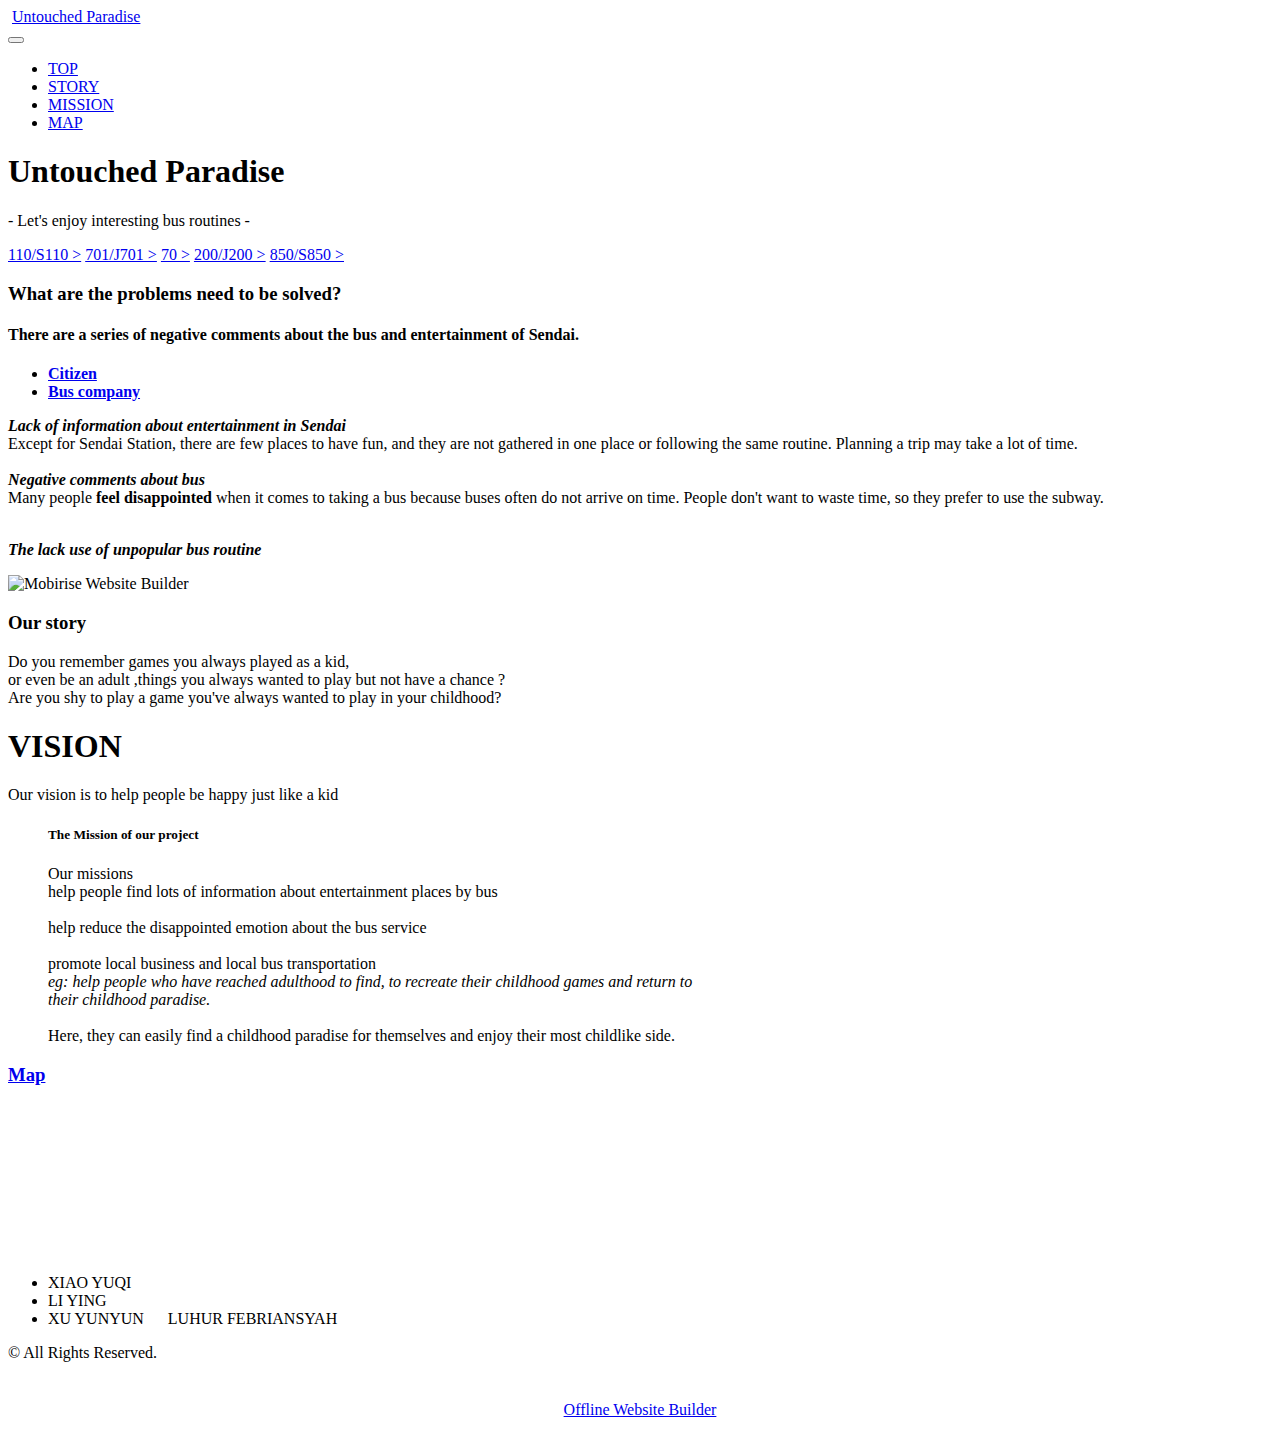
==== index.html @ 2ca13a0b "Add files via upload" ====
<!DOCTYPE html>
<html  >
<head>
  <!-- Site made with Mobirise Website Builder v5.6.5, https://mobirise.com -->
  <meta charset="UTF-8">
  <meta http-equiv="X-UA-Compatible" content="IE=edge">
  <meta name="generator" content="Mobirise v5.6.5, mobirise.com">
  <meta name="twitter:card" content="summary_large_image"/>
  <meta name="twitter:image:src" content="">
  <meta property="og:image" content="">
  <meta name="twitter:title" content="Homepage">
  <meta name="viewport" content="width=device-width, initial-scale=1, minimum-scale=1">
  <link rel="shortcut icon" href="assets/images/mbr-181x181.png" type="image/x-icon">
  <meta name="description" content="Travelling">
  
  
  <title>Homepage</title>
  <link rel="stylesheet" href="assets/bootstrap/css/bootstrap.min.css">
  <link rel="stylesheet" href="assets/bootstrap/css/bootstrap-grid.min.css">
  <link rel="stylesheet" href="assets/bootstrap/css/bootstrap-reboot.min.css">
  <link rel="stylesheet" href="assets/parallax/jarallax.css">
  <link rel="stylesheet" href="assets/dropdown/css/style.css">
  <link rel="stylesheet" href="assets/socicon/css/styles.css">
  <link rel="stylesheet" href="assets/theme/css/style.css">
  <link rel="preload" href="https://fonts.googleapis.com/css?family=Jost:100,200,300,400,500,600,700,800,900,100i,200i,300i,400i,500i,600i,700i,800i,900i&display=swap" as="style" onload="this.onload=null;this.rel='stylesheet'">
  <noscript><link rel="stylesheet" href="https://fonts.googleapis.com/css?family=Jost:100,200,300,400,500,600,700,800,900,100i,200i,300i,400i,500i,600i,700i,800i,900i&display=swap"></noscript>
  <link rel="preload" as="style" href="assets/mobirise/css/mbr-additional.css"><link rel="stylesheet" href="assets/mobirise/css/mbr-additional.css" type="text/css">
  
  
  
  
</head>
<body>
  
  <section data-bs-version="5.1" class="menu cid-s48OLK6784" once="menu" id="menu1-h">
    
    <nav class="navbar navbar-dropdown navbar-fixed-top navbar-expand-lg">
        <div class="container">
            <div class="navbar-brand">
                <span class="navbar-logo">
                    
                        <a href="#top"><img src="assets/images/mbr-181x181.png" alt="" style="height: 3.8rem;"></a>
                    
                </span>
                <span class="navbar-caption-wrap"><a class="navbar-caption text-black text-primary display-7" href="#top">Untouched Paradise</a></span>
            </div>
            <button class="navbar-toggler" type="button" data-toggle="collapse" data-bs-toggle="collapse" data-target="#navbarSupportedContent" data-bs-target="#navbarSupportedContent" aria-controls="navbarNavAltMarkup" aria-expanded="false" aria-label="Toggle navigation">
                <div class="hamburger">
                    <span></span>
                    <span></span>
                    <span></span>
                    <span></span>
                </div>
            </button>
            <div class="collapse navbar-collapse" id="navbarSupportedContent">
                <ul class="navbar-nav nav-dropdown nav-right" data-app-modern-menu="true"><li class="nav-item"><a class="nav-link link text-black text-primary display-4" href="#top">TOP</a></li>
                    <li class="nav-item"><a class="nav-link link text-black text-primary display-4" href="index.html#image2-p">STORY</a></li><li class="nav-item"><a class="nav-link link text-black text-primary display-4" href="index.html#content7-w">MISSION</a></li><li class="nav-item"><a class="nav-link link text-black text-primary display-4" href="index.html#map1-k">MAP</a></li></ul>
                
                
            </div>
        </div>
    </nav>

</section>

<section data-bs-version="5.1" class="header1 cid-s48MCQYojq mbr-fullscreen mbr-parallax-background" id="header1-f">

    

    <div class="mbr-overlay" style="opacity: 0.8; background-color: rgb(255, 255, 255);"></div>

    <div class="align-center container">
        <div class="row justify-content-center">
            <div class="col-12 col-lg-7">
                <h1 class="mbr-section-title mbr-fonts-style mb-3 display-1"><strong>Untouched Paradise</strong></h1>
                
                <p class="mbr-text mbr-fonts-style display-7">- Let's enjoy interesting bus routines -</p>
                <div class="mbr-section-btn mt-3"><a class="btn btn-success-outline display-4" href="https://google.com">110/S110 &gt;</a> <a class="btn btn-success-outline display-4" href="https://google.com">701/J701 &gt;</a> <a class="btn btn-success-outline display-4" href="70.html" target="_blank">70 &gt;</a> <a class="btn btn-success-outline display-4" href="https://google.com">200/J200 &gt;</a> <a class="btn btn-success-outline display-4" href="page2.html" target="_blank">850/S850 &gt;</a></div>
            </div>
        </div>
    </div>
</section>

<section data-bs-version="5.1" class="tabs content18 cid-u1pocDclar" id="tabs1-o">

    

    
    <div class="container-fluid">
        <div class="row justify-content-center">
            <div class="col-12 col-md-8">
                <h3 class="mbr-section-title mb-0 mbr-fonts-style display-2"><strong>What are the problems need to be solved?</strong></h3>
                <h4 class="mbr-section-subtitle mb-0 mt-2 mbr-fonts-style display-5">There are a series of negative comments about the bus and entertainment of Sendai.</h4>
            </div>
        </div>
        <div class="row justify-content-center mt-4">
            <div class="col-12 col-md-8">
                <ul class="nav nav-tabs mb-4" role="tablist">
                    <li class="nav-item first mbr-fonts-style"><a class="nav-link mbr-fonts-style show active display-7" role="tab" data-toggle="tab" data-bs-toggle="tab" href="#tabs1-o_tab0" aria-selected="true"><strong>Citizen</strong></a></li>
                    <li class="nav-item"><a class="nav-link mbr-fonts-style active display-7" role="tab" data-toggle="tab" data-bs-toggle="tab" href="#tabs1-o_tab1" aria-selected="true"><strong>Bus company</strong></a></li>
                    
                    
                    
                    
                </ul>
                <div class="tab-content">
                    <div id="tab1" class="tab-pane in active" role="tabpanel">
                        <div class="row">
                            <div class="col-md-12">
                                <p class="mbr-text mbr-fonts-style display-7"><em><strong>
                                    Lack of information about entertainment in Sendai</strong></em><br>Except for Sendai Station, there are few places to have fun, and they are not gathered in one place or following the same routine. Planning a trip may take a lot of time.&nbsp;<br><br><strong><em>Negative comments about bus</em></strong><br>Many people <strong>feel disappointed</strong> when it comes to taking a bus because buses often do not arrive on time. People don't want to waste time, so they prefer to use the subway.<strong><em><br></em></strong><br></p>
                            </div>
                        </div>
                    </div>
                    <div id="tab2" class="tab-pane" role="tabpanel">
                        <div class="row">
                            <div class="col-md-12">
                                <p class="mbr-text mbr-fonts-style display-7"><strong><em>
                                    The lack use of unpopular bus routine</em></strong></p>
                            </div>
                        </div>
                    </div>
                    
                    
                    
                    
                </div>
            </div>
        </div>
    </div>
</section>

<section data-bs-version="5.1" class="image2 cid-u1ppHp7V6N" id="image2-p">
    

    

    <div class="container">
        <div class="row align-items-center">
            <div class="col-12 col-lg-5">
                <div class="image-wrapper">
                    <img src="assets/images/mbr-1256x1324.png" alt="Mobirise Website Builder">
                    <p class="mbr-description mbr-fonts-style mt-2 align-center display-4"></p>
                </div>
            </div>
            <div class="col-12 col-lg">
                <div class="text-wrapper">
                    <h3 class="mbr-section-title mbr-fonts-style mb-3 display-5"><strong>Our story</strong></h3>
                    <p class="mbr-text mbr-fonts-style display-7">Do you remember games you always played as a kid,
<br>or even be an adult ,things you always wanted to play but not have a chance ?
<br>Are you shy to play a game you've always wanted to play in your childhood?&nbsp;<br></p>
                </div>
            </div>
        </div>
    </div>
</section>

<section data-bs-version="5.1" class="header6 cid-u1pqKvgTZX mbr-fullscreen mbr-parallax-background" id="header6-s">

    

    <div class="mbr-overlay" style="opacity: 0.1; background-color: rgb(68, 121, 217);"></div>

    <div class="align-center container">
        <div class="row justify-content-center">
            <div class="col-12 col-lg-12">
                <h1 class="mbr-section-title mbr-fonts-style mbr-white mb-3 display-1"><strong>VISION</strong></h1>
                
                <p class="mbr-text mbr-white mbr-fonts-style display-7">
                    Our vision is to help people be happy just like a kid
                </p>
                
            </div>
        </div>
    </div>
</section>

<section data-bs-version="5.1" class="content7 cid-u1psH8eSRV" id="content7-w">
    
    <div class="container">
        <div class="row justify-content-center">
            <div class="col-12 col-md-10">
                <blockquote>
                <h5 class="mbr-section-title mbr-fonts-style mb-2 display-7"><strong>The Mission of our project</strong></h5>
                <p class="mbr-text mbr-fonts-style display-4">Our missions
<br>help people find lots of information about entertainment places by bus<br><em>
</em><br>help reduce the disappointed emotion about the bus service<br>
<br>promote local business and local bus transportation<br><em>eg: help people who have reached adulthood to find, to recreate their childhood games and return to 
<br>their childhood paradise.</em><br>
<br>Here, they can easily find a childhood paradise for themselves and enjoy their most childlike side.&nbsp;<br></p></blockquote>
            </div>
        </div>
    </div>
</section>

<section data-bs-version="5.1" class="map1 cid-u17JXaSrNc" id="map1-k">
    
    
    <div class="container">
        <div class="mbr-section-head mb-4">
            <h3 class="mbr-section-title mbr-fonts-style align-center mb-0 display-2"><a href="#bottom" class="text-primary">Map</a></h3>
            
        </div>
        <div class="google-map"><iframe frameborder="0" style="border:0" src="https://www.google.com/maps/embed?pb=!1m28!1m12!1m3!1d25059.02672025443!2d140.87580190520353!3d38.27072174930796!2m3!1f0!2f0!3f0!3m2!1i1024!2i768!4f13.1!4m13!3e3!4m5!1s0x5f8a28180c510b87%3A0xb2a30b91be1ffdbc!2zTWl5YWdpLCBTZW5kYWksIEFvYmEgV2FyZCwgQ2VudHJhbCwgMSBDaG9tZeKIkjEsIOS7meWPsOmnhQ!3m2!1d38.2601316!2d140.88243749999998!4m5!1s0x5f8987b3670b6999%3A0xde545ebde0b455f4!2z44CSOTgzLTA4MjMgTWl5YWdpLCBTZW5kYWksIE1peWFnaW5vIFdhcmQsIFRzdWJhbWVzYXdhLCAxLWNoxY1tZeKIkjIzLCDluILllrbjg5DjgrnmnbHku5nlj7Dllrbmpa3miYDliY3vvIjjg5DjgrnvvIk!3m2!1d38.282764!2d140.924676!5e0!3m2!1sen!2sjp!4v1705038400231!5m2!1sen!2sjp" allowfullscreen=""></iframe></div>
    </div>
</section>

<section data-bs-version="5.1" class="footer3 cid-s48P1Icc8J" once="footers" id="footer3-i">

    

    

    <div class="container">
        <div class="media-container-row align-center mbr-white">
            <div class="row row-links">
                <ul class="foot-menu">
                    
                    
                    
                    
                    
                <li class="foot-menu-item mbr-fonts-style display-7">XIAO YUQI
</li><li class="foot-menu-item mbr-fonts-style display-7">LI YING
</li><li class="foot-menu-item mbr-fonts-style display-7">XU YUNYUN&nbsp; &nbsp; &nbsp; LUHUR FEBRIANSYAH</li></ul>
            </div>
            <div class="row social-row">
                <div class="social-list align-right pb-2">
                    
                    
                    
                    
                    
                    
                <div class="soc-item">
                        <a href="https://twitter.com/mobirise" target="_blank">
                            <span class="socicon-twitter socicon mbr-iconfont mbr-iconfont-social"></span>
                        </a>
                    </div><div class="soc-item">
                        <a href="https://www.facebook.com/" target="_blank">
                            <span class="mbr-iconfont mbr-iconfont-social socicon-facebook socicon"></span>
                        </a>
                    </div><div class="soc-item">
                        <a href="https://www.youtube.com/" target="_blank">
                            <span class="mbr-iconfont mbr-iconfont-social socicon-youtube socicon"></span>
                        </a>
                    </div><div class="soc-item">
                        <a href="https://instagram.com" target="_blank">
                            <span class="mbr-iconfont mbr-iconfont-social socicon-instagram socicon"></span>
                        </a>
                    </div></div>
            </div>
            <div class="row row-copirayt">
                <p class="mbr-text mb-0 mbr-fonts-style mbr-white align-center display-7">
                    © All Rights Reserved.
                </p>
            </div>
        </div>
    </div>
</section><section class="display-7" style="padding: 0;align-items: center;justify-content: center;flex-wrap: wrap;    align-content: center;display: flex;position: relative;height: 4rem;"><a href="https://mobiri.se/2758555" style="flex: 1 1;height: 4rem;position: absolute;width: 100%;z-index: 1;"><img alt="" style="height: 4rem;" src="[data-uri]"></a><p style="margin: 0;text-align: center;" class="display-7">&#8204;</p><a style="z-index:1" href="https://mobirise.com/offline-website-builder.html">Offline Website Builder</a></section><script src="assets/bootstrap/js/bootstrap.bundle.min.js"></script>  <script src="assets/parallax/jarallax.js"></script>  <script src="assets/smoothscroll/smooth-scroll.js"></script>  <script src="assets/ytplayer/index.js"></script>  <script src="assets/mbr-tabs/mbr-tabs.js"></script>  <script src="assets/dropdown/js/navbar-dropdown.js"></script>  <script src="assets/theme/js/script.js"></script>  
  
  
</body>
</html>
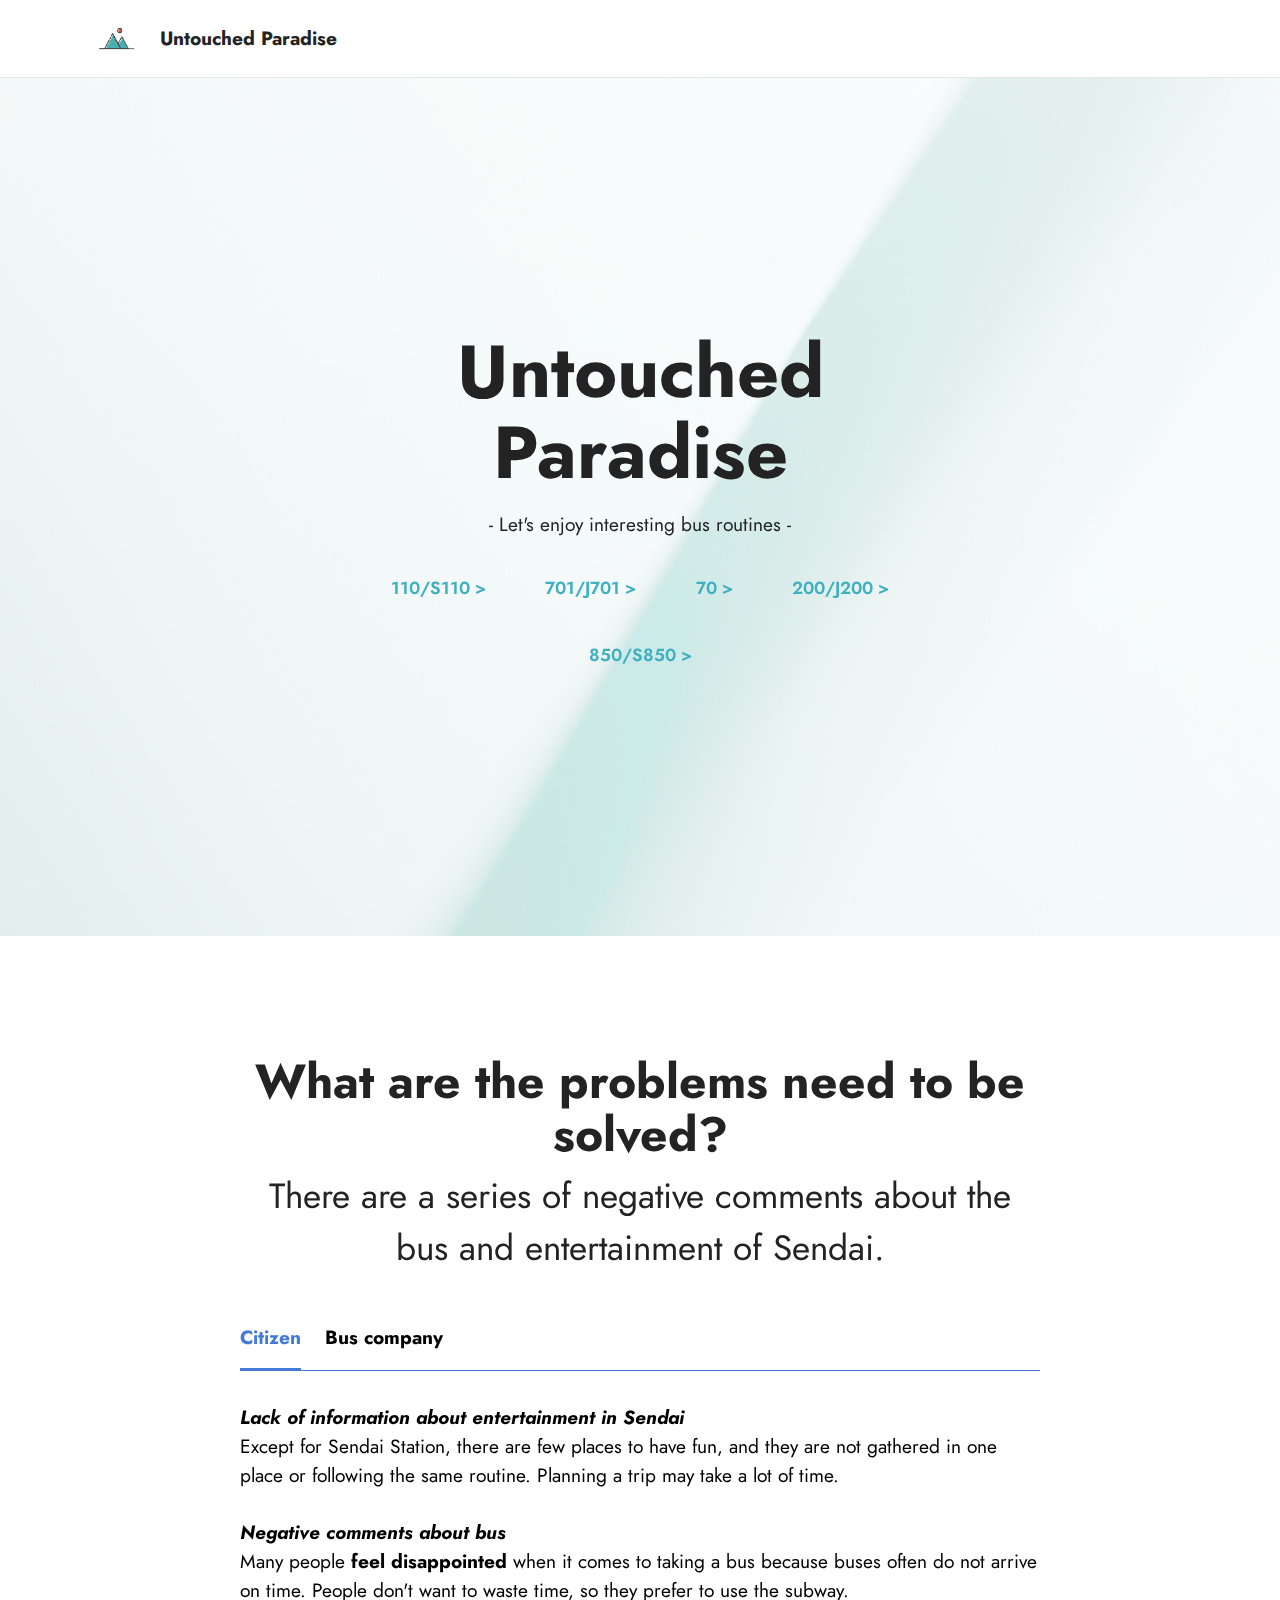
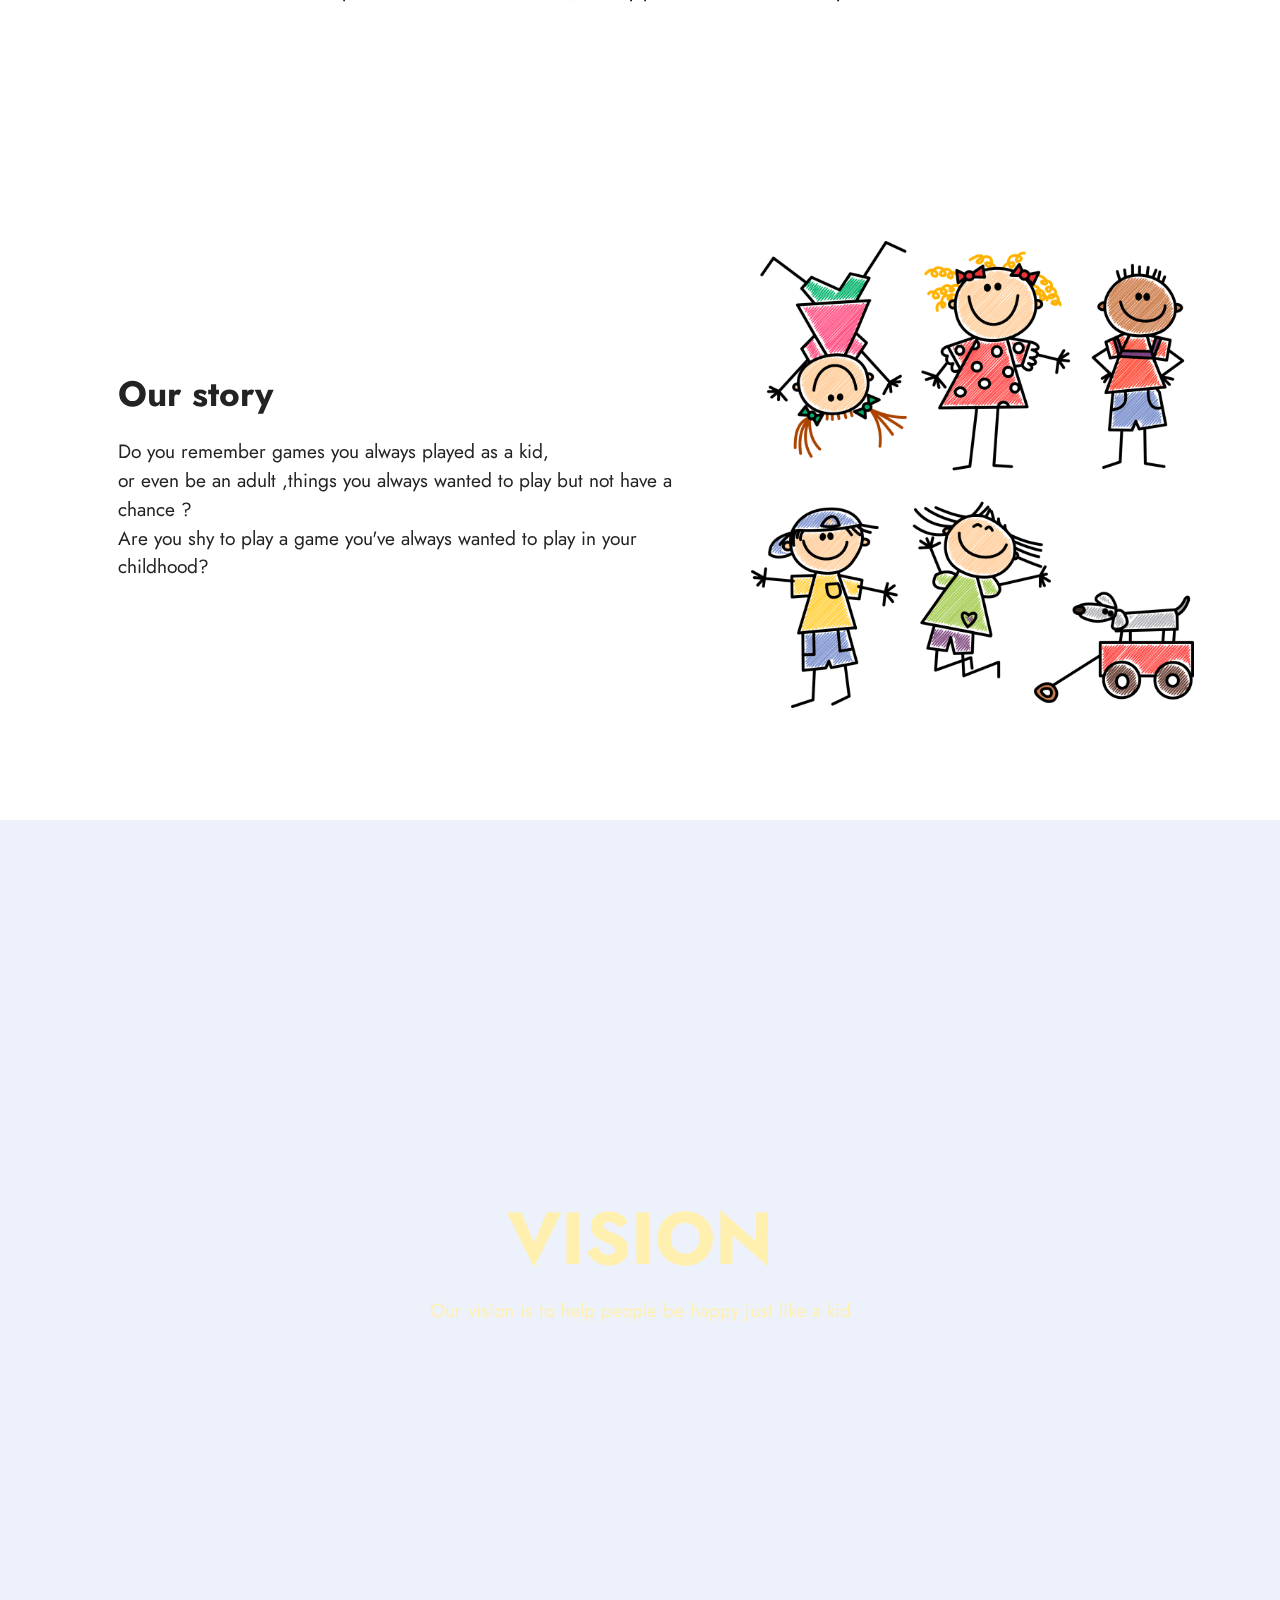
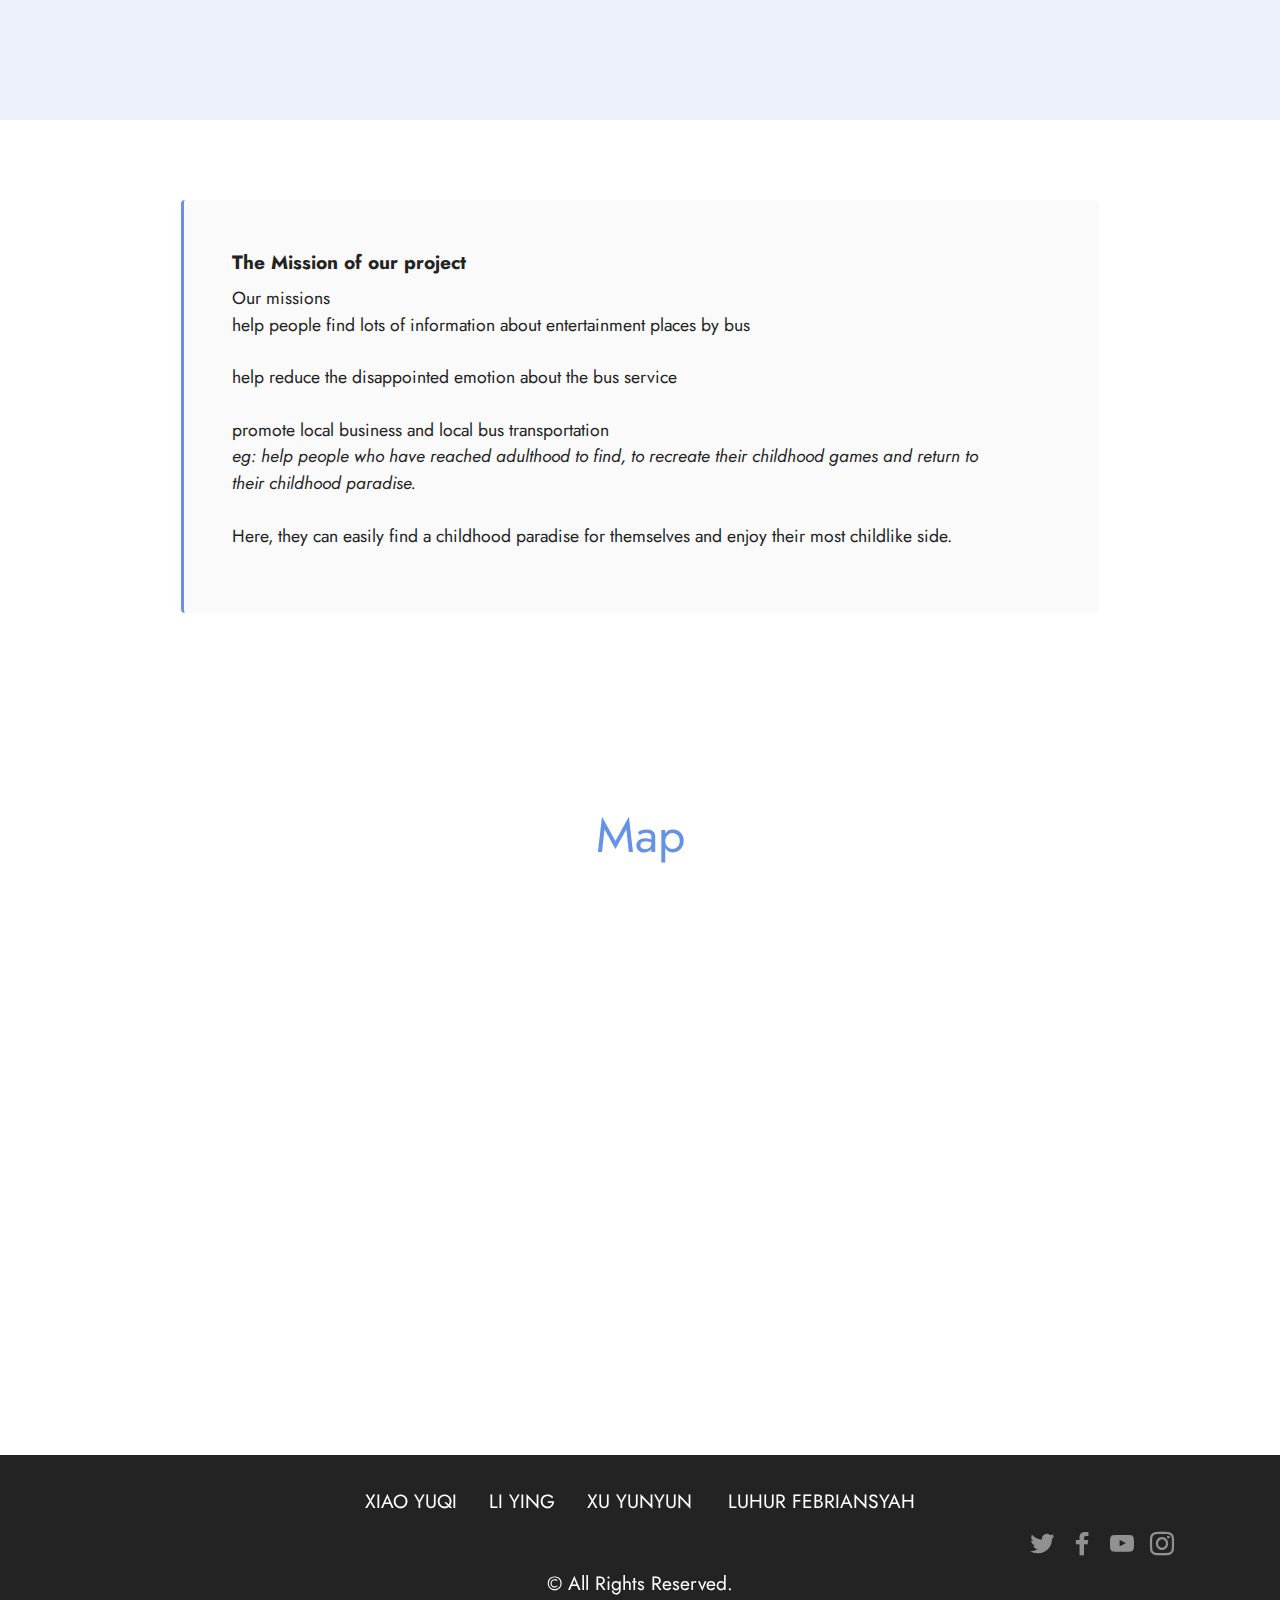
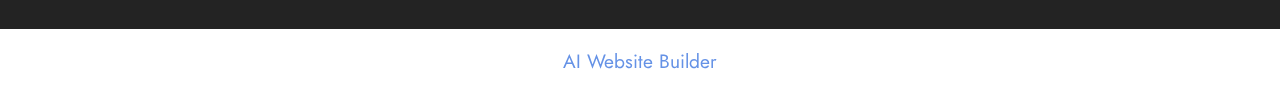
==== commit 235e7f10: "Add files via upload" ====
--- a/index.html
+++ b/index.html
@@ -75,7 +75,7 @@
                 <h1 class="mbr-section-title mbr-fonts-style mb-3 display-1"><strong>Untouched Paradise</strong></h1>
                 
                 <p class="mbr-text mbr-fonts-style display-7">- Let's enjoy interesting bus routines -</p>
-                <div class="mbr-section-btn mt-3"><a class="btn btn-success-outline display-4" href="https://google.com">110/S110 &gt;</a> <a class="btn btn-success-outline display-4" href="https://google.com">701/J701 &gt;</a> <a class="btn btn-success-outline display-4" href="70.html" target="_blank">70 &gt;</a> <a class="btn btn-success-outline display-4" href="https://google.com">200/J200 &gt;</a> <a class="btn btn-success-outline display-4" href="page2.html" target="_blank">850/S850 &gt;</a></div>
+                <div class="mbr-section-btn mt-3"><a class="btn btn-success-outline display-4" href="https://google.com">110/S110 &gt;</a> <a class="btn btn-success-outline display-4" href="https://google.com">701/J701 &gt;</a> <a class="btn btn-success-outline display-4" href="70.html" target="_blank">70 &gt;</a> <a class="btn btn-success-outline display-4" href="200.html">200/J200 &gt;</a> <a class="btn btn-success-outline display-4" href="page2.html" target="_blank">850/S850 &gt;</a></div>
             </div>
         </div>
     </div>
@@ -257,7 +257,7 @@
             </div>
         </div>
     </div>
-</section><section class="display-7" style="padding: 0;align-items: center;justify-content: center;flex-wrap: wrap;    align-content: center;display: flex;position: relative;height: 4rem;"><a href="https://mobiri.se/2758555" style="flex: 1 1;height: 4rem;position: absolute;width: 100%;z-index: 1;"><img alt="" style="height: 4rem;" src="[data-uri]"></a><p style="margin: 0;text-align: center;" class="display-7">&#8204;</p><a style="z-index:1" href="https://mobirise.com/offline-website-builder.html">Offline Website Builder</a></section><script src="assets/bootstrap/js/bootstrap.bundle.min.js"></script>  <script src="assets/parallax/jarallax.js"></script>  <script src="assets/smoothscroll/smooth-scroll.js"></script>  <script src="assets/ytplayer/index.js"></script>  <script src="assets/mbr-tabs/mbr-tabs.js"></script>  <script src="assets/dropdown/js/navbar-dropdown.js"></script>  <script src="assets/theme/js/script.js"></script>  
+</section><section class="display-7" style="padding: 0;align-items: center;justify-content: center;flex-wrap: wrap;    align-content: center;display: flex;position: relative;height: 4rem;"><a href="https://mobiri.se/2758555" style="flex: 1 1;height: 4rem;position: absolute;width: 100%;z-index: 1;"><img alt="" style="height: 4rem;" src="[data-uri]"></a><p style="margin: 0;text-align: center;" class="display-7">&#8204;</p><a style="z-index:1" href="https://mobirise.com/builder/ai-website-builder.html">AI Website Builder</a></section><script src="assets/bootstrap/js/bootstrap.bundle.min.js"></script>  <script src="assets/parallax/jarallax.js"></script>  <script src="assets/smoothscroll/smooth-scroll.js"></script>  <script src="assets/ytplayer/index.js"></script>  <script src="assets/mbr-tabs/mbr-tabs.js"></script>  <script src="assets/dropdown/js/navbar-dropdown.js"></script>  <script src="assets/theme/js/script.js"></script>  
   
   
 </body>
--- a/assets/parallax/jarallax.css
+++ b/assets/parallax/jarallax.css
@@ -0,0 +1,15 @@
+.jarallax {
+    position: relative;
+    z-index: 0;
+}
+.jarallax > .jarallax-img {
+    position: absolute;
+    object-fit: cover;
+    /* support for plugin https://github.com/bfred-it/object-fit-images */
+    font-family: 'object-fit: cover;';
+    top: 0;
+    left: 0;
+    width: 100%;
+    height: 100%;
+    z-index: -1;
+}--- a/assets/dropdown/css/style.css
+++ b/assets/dropdown/css/style.css
@@ -0,0 +1,265 @@
+.navbar-dropdown {
+  left: 0;
+  padding: 0;
+  position: absolute;
+  right: 0;
+  top: 0;
+  transition: all 0.45s ease;
+  z-index: 1030;
+  background: #282828; }
+  .navbar-dropdown .navbar-logo {
+    margin-right: 0.8rem;
+    transition: margin 0.3s ease-in-out;
+    vertical-align: middle; }
+    .navbar-dropdown .navbar-logo img {
+      height: 3.125rem;
+      transition: all 0.3s ease-in-out; }
+    .navbar-dropdown .navbar-logo.mbr-iconfont {
+      font-size: 3.125rem;
+      line-height: 3.125rem; }
+  .navbar-dropdown .navbar-caption {
+    font-weight: 700;
+    white-space: normal;
+    vertical-align: -4px;
+    line-height: 3.125rem !important; }
+    .navbar-dropdown .navbar-caption, .navbar-dropdown .navbar-caption:hover {
+      color: inherit;
+      text-decoration: none; }
+  .navbar-dropdown .mbr-iconfont + .navbar-caption {
+    vertical-align: -1px; }
+  .navbar-dropdown.navbar-fixed-top {
+    position: fixed; }
+  .navbar-dropdown .navbar-brand span {
+    vertical-align: -4px; }
+  .navbar-dropdown.bg-color.transparent {
+    background: none; }
+  .navbar-dropdown.navbar-short .navbar-brand {
+    padding: 0.625rem 0; }
+    .navbar-dropdown.navbar-short .navbar-brand span {
+      vertical-align: -1px; }
+  .navbar-dropdown.navbar-short .navbar-caption {
+    line-height: 2.375rem !important;
+    vertical-align: -2px; }
+  .navbar-dropdown.navbar-short .navbar-logo {
+    margin-right: 0.5rem; }
+    .navbar-dropdown.navbar-short .navbar-logo img {
+      height: 2.375rem; }
+    .navbar-dropdown.navbar-short .navbar-logo.mbr-iconfont {
+      font-size: 2.375rem;
+      line-height: 2.375rem; }
+  .navbar-dropdown.navbar-short .mbr-table-cell {
+    height: 3.625rem; }
+  .navbar-dropdown .navbar-close {
+    left: 0.6875rem;
+    position: fixed;
+    top: 0.75rem;
+    z-index: 1000; }
+  .navbar-dropdown .hamburger-icon {
+    content: "";
+    display: inline-block;
+    vertical-align: middle;
+    width: 16px;
+    -webkit-box-shadow: 0 -6px 0 1px #282828,0 0 0 1px #282828,0 6px 0 1px #282828;
+    -moz-box-shadow: 0 -6px 0 1px #282828,0 0 0 1px #282828,0 6px 0 1px #282828;
+    box-shadow: 0 -6px 0 1px #282828,0 0 0 1px #282828,0 6px 0 1px #282828; }
+
+.dropdown-menu .dropdown-toggle[data-toggle="dropdown-submenu"]::after {
+  border-bottom: 0.35em solid transparent;
+  border-left: 0.35em solid;
+  border-right: 0;
+  border-top: 0.35em solid transparent;
+  margin-left: 0.3rem; }
+
+.dropdown-menu .dropdown-item:focus {
+  outline: 0; }
+
+.nav-dropdown {
+  font-size: 0.75rem;
+  font-weight: 500;
+  height: auto !important; }
+  .nav-dropdown .nav-btn {
+    padding-left: 1rem; }
+  .nav-dropdown .link {
+    margin: .667em 1.667em;
+    font-weight: 500;
+    padding: 0;
+    transition: color .2s ease-in-out; }
+    .nav-dropdown .link.dropdown-toggle {
+      margin-right: 2.583em; }
+      .nav-dropdown .link.dropdown-toggle::after {
+        margin-left: .25rem;
+        border-top: 0.35em solid;
+        border-right: 0.35em solid transparent;
+        border-left: 0.35em solid transparent;
+        border-bottom: 0; }
+      .nav-dropdown .link.dropdown-toggle[aria-expanded="true"] {
+        margin: 0;
+        padding: 0.667em 3.263em  0.667em 1.667em; }
+  .nav-dropdown .link::after,
+  .nav-dropdown .dropdown-item::after {
+    color: inherit; }
+  .nav-dropdown .btn {
+    font-size: 0.75rem;
+    font-weight: 700;
+    letter-spacing: 0;
+    margin-bottom: 0;
+    padding-left: 1.25rem;
+    padding-right: 1.25rem; }
+  .nav-dropdown .dropdown-menu {
+    border-radius: 0;
+    border: 0;
+    left: 0;
+    margin: 0;
+    padding-bottom: 1.25rem;
+    padding-top: 1.25rem;
+    position: relative; }
+  .nav-dropdown .dropdown-submenu {
+    margin-left: 0.125rem;
+    top: 0; }
+  .nav-dropdown .dropdown-item {
+    font-weight: 500;
+    line-height: 2;
+    padding: 0.3846em 4.615em 0.3846em 1.5385em;
+    position: relative;
+    transition: color .2s ease-in-out, background-color .2s ease-in-out; }
+    .nav-dropdown .dropdown-item::after {
+      margin-top: -0.3077em;
+      position: absolute;
+      right: 1.1538em;
+      top: 50%; }
+    .nav-dropdown .dropdown-item:focus, .nav-dropdown .dropdown-item:hover {
+      background: none; }
+
+@media (max-width: 767px) {
+  .nav-dropdown.navbar-toggleable-sm {
+    bottom: 0;
+    display: none;
+    left: 0;
+    overflow-x: hidden;
+    position: fixed;
+    top: 0;
+    transform: translateX(-100%);
+    -ms-transform: translateX(-100%);
+    -webkit-transform: translateX(-100%);
+    width: 18.75rem;
+    z-index: 999; } }
+.nav-dropdown.navbar-toggleable-xl {
+  bottom: 0;
+  display: none;
+  left: 0;
+  overflow-x: hidden;
+  position: fixed;
+  top: 0;
+  transform: translateX(-100%);
+  -ms-transform: translateX(-100%);
+  -webkit-transform: translateX(-100%);
+  width: 18.75rem;
+  z-index: 999; }
+
+.nav-dropdown-sm {
+  display: block !important;
+  overflow-x: hidden;
+  overflow: auto;
+  padding-top: 3.875rem; }
+  .nav-dropdown-sm::after {
+    content: "";
+    display: block;
+    height: 3rem;
+    width: 100%; }
+  .nav-dropdown-sm.collapse.in ~ .navbar-close {
+    display: block !important; }
+  .nav-dropdown-sm.collapsing, .nav-dropdown-sm.collapse.in {
+    transform: translateX(0);
+    -ms-transform: translateX(0);
+    -webkit-transform: translateX(0);
+    transition: all 0.25s ease-out;
+    -webkit-transition: all 0.25s ease-out;
+    background: #282828; }
+  .nav-dropdown-sm.collapsing[aria-expanded="false"] {
+    transform: translateX(-100%);
+    -ms-transform: translateX(-100%);
+    -webkit-transform: translateX(-100%); }
+  .nav-dropdown-sm .nav-item {
+    display: block;
+    margin-left: 0 !important;
+    padding-left: 0; }
+  .nav-dropdown-sm .link,
+  .nav-dropdown-sm .dropdown-item {
+    border-top: 1px dotted rgba(255, 255, 255, 0.1);
+    font-size: 0.8125rem;
+    line-height: 1.6;
+    margin: 0 !important;
+    padding: 0.875rem 2.4rem 0.875rem 1.5625rem !important;
+    position: relative;
+    white-space: normal; }
+    .nav-dropdown-sm .link:focus, .nav-dropdown-sm .link:hover,
+    .nav-dropdown-sm .dropdown-item:focus,
+    .nav-dropdown-sm .dropdown-item:hover {
+      background: rgba(0, 0, 0, 0.2) !important;
+      color: #c0a375; }
+  .nav-dropdown-sm .nav-btn {
+    position: relative;
+    padding: 1.5625rem 1.5625rem 0 1.5625rem; }
+    .nav-dropdown-sm .nav-btn::before {
+      border-top: 1px dotted rgba(255, 255, 255, 0.1);
+      content: "";
+      left: 0;
+      position: absolute;
+      top: 0;
+      width: 100%; }
+    .nav-dropdown-sm .nav-btn + .nav-btn {
+      padding-top: 0.625rem; }
+      .nav-dropdown-sm .nav-btn + .nav-btn::before {
+        display: none; }
+  .nav-dropdown-sm .btn {
+    padding: 0.625rem 0; }
+  .nav-dropdown-sm .dropdown-toggle[data-toggle="dropdown-submenu"]::after {
+    margin-left: .25rem;
+    border-top: 0.35em solid;
+    border-right: 0.35em solid transparent;
+    border-left: 0.35em solid transparent;
+    border-bottom: 0; }
+  .nav-dropdown-sm .dropdown-toggle[data-toggle="dropdown-submenu"][aria-expanded="true"]::after {
+    border-top: 0;
+    border-right: 0.35em solid transparent;
+    border-left: 0.35em solid transparent;
+    border-bottom: 0.35em solid; }
+  .nav-dropdown-sm .dropdown-menu {
+    margin: 0;
+    padding: 0;
+    position: relative;
+    top: 0;
+    left: 0;
+    width: 100%;
+    border: 0;
+    float: none;
+    border-radius: 0;
+    background: none; }
+  .nav-dropdown-sm .dropdown-submenu {
+    left: 100%;
+    margin-left: 0.125rem;
+    margin-top: -1.25rem;
+    top: 0; }
+
+.navbar-toggleable-sm .nav-dropdown .dropdown-menu {
+  position: absolute; }
+
+.navbar-toggleable-sm .nav-dropdown .dropdown-submenu {
+  left: 100%;
+  margin-left: 0.125rem;
+  margin-top: -1.25rem;
+  top: 0; }
+
+.navbar-toggleable-sm.opened .nav-dropdown .dropdown-menu {
+  position: relative; }
+
+.navbar-toggleable-sm.opened .nav-dropdown .dropdown-submenu {
+  left: 0;
+  margin-left: 00rem;
+  margin-top: 0rem;
+  top: 0; }
+
+.is-builder .nav-dropdown.collapsing {
+  transition: none !important; }
+
+
--- a/assets/socicon/css/styles.css
+++ b/assets/socicon/css/styles.css
@@ -0,0 +1,934 @@
+@charset "UTF-8";
+
+@font-face {
+  font-family: 'Socicon';
+  src:  url('../fonts/socicon.eot');
+  src:  url('../fonts/socicon.eot?#iefix') format('embedded-opentype'),
+    url('../fonts/socicon.woff2') format('woff2'),
+    url('../fonts/socicon.ttf') format('truetype'),
+    url('../fonts/socicon.woff') format('woff'),
+    url('../fonts/socicon.svg#socicon') format('svg');
+  font-weight: normal;
+  font-style: normal;
+  font-display: swap;
+}
+
+[data-icon]:before {
+  font-family: "socicon" !important;
+  content: attr(data-icon);
+  font-style: normal !important;
+  font-weight: normal !important;
+  font-variant: normal !important;
+  text-transform: none !important;
+  speak: none;
+  line-height: 1;
+  -webkit-font-smoothing: antialiased;
+  -moz-osx-font-smoothing: grayscale;
+}
+
+[class^="socicon-"], [class*=" socicon-"] {
+  /* use !important to prevent issues with browser extensions that change fonts */
+  font-family: 'Socicon' !important;
+  speak: none;
+  font-style: normal;
+  font-weight: normal;
+  font-variant: normal;
+  text-transform: none;
+  line-height: 1;
+
+  /* Better Font Rendering =========== */
+  -webkit-font-smoothing: antialiased;
+  -moz-osx-font-smoothing: grayscale;
+}
+
+.socicon-eitaa:before {
+  content: "\e97c";
+}
+.socicon-soroush:before {
+  content: "\e97d";
+}
+.socicon-bale:before {
+  content: "\e97e";
+}
+.socicon-zazzle:before {
+  content: "\e97b";
+}
+.socicon-society6:before {
+  content: "\e97a";
+}
+.socicon-redbubble:before {
+  content: "\e979";
+}
+.socicon-avvo:before {
+  content: "\e978";
+}
+.socicon-stitcher:before {
+  content: "\e977";
+}
+.socicon-googlehangouts:before {
+  content: "\e974";
+}
+.socicon-dlive:before {
+  content: "\e975";
+}
+.socicon-vsco:before {
+  content: "\e976";
+}
+.socicon-flipboard:before {
+  content: "\e973";
+}
+.socicon-ubuntu:before {
+  content: "\e958";
+}
+.socicon-artstation:before {
+  content: "\e959";
+}
+.socicon-invision:before {
+  content: "\e95a";
+}
+.socicon-torial:before {
+  content: "\e95b";
+}
+.socicon-collectorz:before {
+  content: "\e95c";
+}
+.socicon-seenthis:before {
+  content: "\e95d";
+}
+.socicon-googleplaymusic:before {
+  content: "\e95e";
+}
+.socicon-debian:before {
+  content: "\e95f";
+}
+.socicon-filmfreeway:before {
+  content: "\e960";
+}
+.socicon-gnome:before {
+  content: "\e961";
+}
+.socicon-itchio:before {
+  content: "\e962";
+}
+.socicon-jamendo:before {
+  content: "\e963";
+}
+.socicon-mix:before {
+  content: "\e964";
+}
+.socicon-sharepoint:before {
+  content: "\e965";
+}
+.socicon-tinder:before {
+  content: "\e966";
+}
+.socicon-windguru:before {
+  content: "\e967";
+}
+.socicon-cdbaby:before {
+  content: "\e968";
+}
+.socicon-elementaryos:before {
+  content: "\e969";
+}
+.socicon-stage32:before {
+  content: "\e96a";
+}
+.socicon-tiktok:before {
+  content: "\e96b";
+}
+.socicon-gitter:before {
+  content: "\e96c";
+}
+.socicon-letterboxd:before {
+  content: "\e96d";
+}
+.socicon-threema:before {
+  content: "\e96e";
+}
+.socicon-splice:before {
+  content: "\e96f";
+}
+.socicon-metapop:before {
+  content: "\e970";
+}
+.socicon-naver:before {
+  content: "\e971";
+}
+.socicon-remote:before {
+  content: "\e972";
+}
+.socicon-internet:before {
+  content: "\e957";
+}
+.socicon-moddb:before {
+  content: "\e94b";
+}
+.socicon-indiedb:before {
+  content: "\e94c";
+}
+.socicon-traxsource:before {
+  content: "\e94d";
+}
+.socicon-gamefor:before {
+  content: "\e94e";
+}
+.socicon-pixiv:before {
+  content: "\e94f";
+}
+.socicon-myanimelist:before {
+  content: "\e950";
+}
+.socicon-blackberry:before {
+  content: "\e951";
+}
+.socicon-wickr:before {
+  content: "\e952";
+}
+.socicon-spip:before {
+  content: "\e953";
+}
+.socicon-napster:before {
+  content: "\e954";
+}
+.socicon-beatport:before {
+  content: "\e955";
+}
+.socicon-hackerone:before {
+  content: "\e956";
+}
+.socicon-hackernews:before {
+  content: "\e946";
+}
+.socicon-smashwords:before {
+  content: "\e947";
+}
+.socicon-kobo:before {
+  content: "\e948";
+}
+.socicon-bookbub:before {
+  content: "\e949";
+}
+.socicon-mailru:before {
+  content: "\e94a";
+}
+.socicon-gitlab:before {
+  content: "\e945";
+}
+.socicon-instructables:before {
+  content: "\e944";
+}
+.socicon-portfolio:before {
+  content: "\e943";
+}
+.socicon-codered:before {
+  content: "\e940";
+}
+.socicon-origin:before {
+  content: "\e941";
+}
+.socicon-nextdoor:before {
+  content: "\e942";
+}
+.socicon-udemy:before {
+  content: "\e93f";
+}
+.socicon-livemaster:before {
+  content: "\e93e";
+}
+.socicon-crunchbase:before {
+  content: "\e93b";
+}
+.socicon-homefy:before {
+  content: "\e93c";
+}
+.socicon-calendly:before {
+  content: "\e93d";
+}
+.socicon-realtor:before {
+  content: "\e90f";
+}
+.socicon-tidal:before {
+  content: "\e910";
+}
+.socicon-qobuz:before {
+  content: "\e911";
+}
+.socicon-natgeo:before {
+  content: "\e912";
+}
+.socicon-mastodon:before {
+  content: "\e913";
+}
+.socicon-unsplash:before {
+  content: "\e914";
+}
+.socicon-homeadvisor:before {
+  content: "\e915";
+}
+.socicon-angieslist:before {
+  content: "\e916";
+}
+.socicon-codepen:before {
+  content: "\e917";
+}
+.socicon-slack:before {
+  content: "\e918";
+}
+.socicon-openaigym:before {
+  content: "\e919";
+}
+.socicon-logmein:before {
+  content: "\e91a";
+}
+.socicon-fiverr:before {
+  content: "\e91b";
+}
+.socicon-gotomeeting:before {
+  content: "\e91c";
+}
+.socicon-aliexpress:before {
+  content: "\e91d";
+}
+.socicon-guru:before {
+  content: "\e91e";
+}
+.socicon-appstore:before {
+  content: "\e91f";
+}
+.socicon-homes:before {
+  content: "\e920";
+}
+.socicon-zoom:before {
+  content: "\e921";
+}
+.socicon-alibaba:before {
+  content: "\e922";
+}
+.socicon-craigslist:before {
+  content: "\e923";
+}
+.socicon-wix:before {
+  content: "\e924";
+}
+.socicon-redfin:before {
+  content: "\e925";
+}
+.socicon-googlecalendar:before {
+  content: "\e926";
+}
+.socicon-shopify:before {
+  content: "\e927";
+}
+.socicon-freelancer:before {
+  content: "\e928";
+}
+.socicon-seedrs:before {
+  content: "\e929";
+}
+.socicon-bing:before {
+  content: "\e92a";
+}
+.socicon-doodle:before {
+  content: "\e92b";
+}
+.socicon-bonanza:before {
+  content: "\e92c";
+}
+.socicon-squarespace:before {
+  content: "\e92d";
+}
+.socicon-toptal:before {
+  content: "\e92e";
+}
+.socicon-gust:before {
+  content: "\e92f";
+}
+.socicon-ask:before {
+  content: "\e930";
+}
+.socicon-trulia:before {
+  content: "\e931";
+}
+.socicon-loomly:before {
+  content: "\e932";
+}
+.socicon-ghost:before {
+  content: "\e933";
+}
+.socicon-upwork:before {
+  content: "\e934";
+}
+.socicon-fundable:before {
+  content: "\e935";
+}
+.socicon-booking:before {
+  content: "\e936";
+}
+.socicon-googlemaps:before {
+  content: "\e937";
+}
+.socicon-zillow:before {
+  content: "\e938";
+}
+.socicon-niconico:before {
+  content: "\e939";
+}
+.socicon-toneden:before {
+  content: "\e93a";
+}
+.socicon-augment:before {
+  content: "\e908";
+}
+.socicon-bitbucket:before {
+  content: "\e909";
+}
+.socicon-fyuse:before {
+  content: "\e90a";
+}
+.socicon-yt-gaming:before {
+  content: "\e90b";
+}
+.socicon-sketchfab:before {
+  content: "\e90c";
+}
+.socicon-mobcrush:before {
+  content: "\e90d";
+}
+.socicon-microsoft:before {
+  content: "\e90e";
+}
+.socicon-pandora:before {
+  content: "\e907";
+}
+.socicon-messenger:before {
+  content: "\e906";
+}
+.socicon-gamewisp:before {
+  content: "\e905";
+}
+.socicon-bloglovin:before {
+  content: "\e904";
+}
+.socicon-tunein:before {
+  content: "\e903";
+}
+.socicon-gamejolt:before {
+  content: "\e901";
+}
+.socicon-trello:before {
+  content: "\e902";
+}
+.socicon-spreadshirt:before {
+  content: "\e900";
+}
+.socicon-500px:before {
+  content: "\e000";
+}
+.socicon-8tracks:before {
+  content: "\e001";
+}
+.socicon-airbnb:before {
+  content: "\e002";
+}
+.socicon-alliance:before {
+  content: "\e003";
+}
+.socicon-amazon:before {
+  content: "\e004";
+}
+.socicon-amplement:before {
+  content: "\e005";
+}
+.socicon-android:before {
+  content: "\e006";
+}
+.socicon-angellist:before {
+  content: "\e007";
+}
+.socicon-apple:before {
+  content: "\e008";
+}
+.socicon-appnet:before {
+  content: "\e009";
+}
+.socicon-baidu:before {
+  content: "\e00a";
+}
+.socicon-bandcamp:before {
+  content: "\e00b";
+}
+.socicon-battlenet:before {
+  content: "\e00c";
+}
+.socicon-mixer:before {
+  content: "\e00d";
+}
+.socicon-bebee:before {
+  content: "\e00e";
+}
+.socicon-bebo:before {
+  content: "\e00f";
+}
+.socicon-behance:before {
+  content: "\e010";
+}
+.socicon-blizzard:before {
+  content: "\e011";
+}
+.socicon-blogger:before {
+  content: "\e012";
+}
+.socicon-buffer:before {
+  content: "\e013";
+}
+.socicon-chrome:before {
+  content: "\e014";
+}
+.socicon-coderwall:before {
+  content: "\e015";
+}
+.socicon-curse:before {
+  content: "\e016";
+}
+.socicon-dailymotion:before {
+  content: "\e017";
+}
+.socicon-deezer:before {
+  content: "\e018";
+}
+.socicon-delicious:before {
+  content: "\e019";
+}
+.socicon-deviantart:before {
+  content: "\e01a";
+}
+.socicon-diablo:before {
+  content: "\e01b";
+}
+.socicon-digg:before {
+  content: "\e01c";
+}
+.socicon-discord:before {
+  content: "\e01d";
+}
+.socicon-disqus:before {
+  content: "\e01e";
+}
+.socicon-douban:before {
+  content: "\e01f";
+}
+.socicon-draugiem:before {
+  content: "\e020";
+}
+.socicon-dribbble:before {
+  content: "\e021";
+}
+.socicon-drupal:before {
+  content: "\e022";
+}
+.socicon-ebay:before {
+  content: "\e023";
+}
+.socicon-ello:before {
+  content: "\e024";
+}
+.socicon-endomodo:before {
+  content: "\e025";
+}
+.socicon-envato:before {
+  content: "\e026";
+}
+.socicon-etsy:before {
+  content: "\e027";
+}
+.socicon-facebook:before {
+  content: "\e028";
+}
+.socicon-feedburner:before {
+  content: "\e029";
+}
+.socicon-filmweb:before {
+  content: "\e02a";
+}
+.socicon-firefox:before {
+  content: "\e02b";
+}
+.socicon-flattr:before {
+  content: "\e02c";
+}
+.socicon-flickr:before {
+  content: "\e02d";
+}
+.socicon-formulr:before {
+  content: "\e02e";
+}
+.socicon-forrst:before {
+  content: "\e02f";
+}
+.socicon-foursquare:before {
+  content: "\e030";
+}
+.socicon-friendfeed:before {
+  content: "\e031";
+}
+.socicon-github:before {
+  content: "\e032";
+}
+.socicon-goodreads:before {
+  content: "\e033";
+}
+.socicon-google:before {
+  content: "\e034";
+}
+.socicon-googlescholar:before {
+  content: "\e035";
+}
+.socicon-googlegroups:before {
+  content: "\e036";
+}
+.socicon-googlephotos:before {
+  content: "\e037";
+}
+.socicon-googleplus:before {
+  content: "\e038";
+}
+.socicon-grooveshark:before {
+  content: "\e039";
+}
+.socicon-hackerrank:before {
+  content: "\e03a";
+}
+.socicon-hearthstone:before {
+  content: "\e03b";
+}
+.socicon-hellocoton:before {
+  content: "\e03c";
+}
+.socicon-heroes:before {
+  content: "\e03d";
+}
+.socicon-smashcast:before {
+  content: "\e03e";
+}
+.socicon-horde:before {
+  content: "\e03f";
+}
+.socicon-houzz:before {
+  content: "\e040";
+}
+.socicon-icq:before {
+  content: "\e041";
+}
+.socicon-identica:before {
+  content: "\e042";
+}
+.socicon-imdb:before {
+  content: "\e043";
+}
+.socicon-instagram:before {
+  content: "\e044";
+}
+.socicon-issuu:before {
+  content: "\e045";
+}
+.socicon-istock:before {
+  content: "\e046";
+}
+.socicon-itunes:before {
+  content: "\e047";
+}
+.socicon-keybase:before {
+  content: "\e048";
+}
+.socicon-lanyrd:before {
+  content: "\e049";
+}
+.socicon-lastfm:before {
+  content: "\e04a";
+}
+.socicon-line:before {
+  content: "\e04b";
+}
+.socicon-linkedin:before {
+  content: "\e04c";
+}
+.socicon-livejournal:before {
+  content: "\e04d";
+}
+.socicon-lyft:before {
+  content: "\e04e";
+}
+.socicon-macos:before {
+  content: "\e04f";
+}
+.socicon-mail:before {
+  content: "\e050";
+}
+.socicon-medium:before {
+  content: "\e051";
+}
+.socicon-meetup:before {
+  content: "\e052";
+}
+.socicon-mixcloud:before {
+  content: "\e053";
+}
+.socicon-modelmayhem:before {
+  content: "\e054";
+}
+.socicon-mumble:before {
+  content: "\e055";
+}
+.socicon-myspace:before {
+  content: "\e056";
+}
+.socicon-newsvine:before {
+  content: "\e057";
+}
+.socicon-nintendo:before {
+  content: "\e058";
+}
+.socicon-npm:before {
+  content: "\e059";
+}
+.socicon-odnoklassniki:before {
+  content: "\e05a";
+}
+.socicon-openid:before {
+  content: "\e05b";
+}
+.socicon-opera:before {
+  content: "\e05c";
+}
+.socicon-outlook:before {
+  content: "\e05d";
+}
+.socicon-overwatch:before {
+  content: "\e05e";
+}
+.socicon-patreon:before {
+  content: "\e05f";
+}
+.socicon-paypal:before {
+  content: "\e060";
+}
+.socicon-periscope:before {
+  content: "\e061";
+}
+.socicon-persona:before {
+  content: "\e062";
+}
+.socicon-pinterest:before {
+  content: "\e063";
+}
+.socicon-play:before {
+  content: "\e064";
+}
+.socicon-player:before {
+  content: "\e065";
+}
+.socicon-playstation:before {
+  content: "\e066";
+}
+.socicon-pocket:before {
+  content: "\e067";
+}
+.socicon-qq:before {
+  content: "\e068";
+}
+.socicon-quora:before {
+  content: "\e069";
+}
+.socicon-raidcall:before {
+  content: "\e06a";
+}
+.socicon-ravelry:before {
+  content: "\e06b";
+}
+.socicon-reddit:before {
+  content: "\e06c";
+}
+.socicon-renren:before {
+  content: "\e06d";
+}
+.socicon-researchgate:before {
+  content: "\e06e";
+}
+.socicon-residentadvisor:before {
+  content: "\e06f";
+}
+.socicon-reverbnation:before {
+  content: "\e070";
+}
+.socicon-rss:before {
+  content: "\e071";
+}
+.socicon-sharethis:before {
+  content: "\e072";
+}
+.socicon-skype:before {
+  content: "\e073";
+}
+.socicon-slideshare:before {
+  content: "\e074";
+}
+.socicon-smugmug:before {
+  content: "\e075";
+}
+.socicon-snapchat:before {
+  content: "\e076";
+}
+.socicon-songkick:before {
+  content: "\e077";
+}
+.socicon-soundcloud:before {
+  content: "\e078";
+}
+.socicon-spotify:before {
+  content: "\e079";
+}
+.socicon-stackexchange:before {
+  content: "\e07a";
+}
+.socicon-stackoverflow:before {
+  content: "\e07b";
+}
+.socicon-starcraft:before {
+  content: "\e07c";
+}
+.socicon-stayfriends:before {
+  content: "\e07d";
+}
+.socicon-steam:before {
+  content: "\e07e";
+}
+.socicon-storehouse:before {
+  content: "\e07f";
+}
+.socicon-strava:before {
+  content: "\e080";
+}
+.socicon-streamjar:before {
+  content: "\e081";
+}
+.socicon-stumbleupon:before {
+  content: "\e082";
+}
+.socicon-swarm:before {
+  content: "\e083";
+}
+.socicon-teamspeak:before {
+  content: "\e084";
+}
+.socicon-teamviewer:before {
+  content: "\e085";
+}
+.socicon-technorati:before {
+  content: "\e086";
+}
+.socicon-telegram:before {
+  content: "\e087";
+}
+.socicon-tripadvisor:before {
+  content: "\e088";
+}
+.socicon-tripit:before {
+  content: "\e089";
+}
+.socicon-triplej:before {
+  content: "\e08a";
+}
+.socicon-tumblr:before {
+  content: "\e08b";
+}
+.socicon-twitch:before {
+  content: "\e08c";
+}
+.socicon-twitter:before {
+  content: "\e08d";
+}
+.socicon-uber:before {
+  content: "\e08e";
+}
+.socicon-ventrilo:before {
+  content: "\e08f";
+}
+.socicon-viadeo:before {
+  content: "\e090";
+}
+.socicon-viber:before {
+  content: "\e091";
+}
+.socicon-viewbug:before {
+  content: "\e092";
+}
+.socicon-vimeo:before {
+  content: "\e093";
+}
+.socicon-vine:before {
+  content: "\e094";
+}
+.socicon-vkontakte:before {
+  content: "\e095";
+}
+.socicon-warcraft:before {
+  content: "\e096";
+}
+.socicon-wechat:before {
+  content: "\e097";
+}
+.socicon-weibo:before {
+  content: "\e098";
+}
+.socicon-whatsapp:before {
+  content: "\e099";
+}
+.socicon-wikipedia:before {
+  content: "\e09a";
+}
+.socicon-windows:before {
+  content: "\e09b";
+}
+.socicon-wordpress:before {
+  content: "\e09c";
+}
+.socicon-wykop:before {
+  content: "\e09d";
+}
+.socicon-xbox:before {
+  content: "\e09e";
+}
+.socicon-xing:before {
+  content: "\e09f";
+}
+.socicon-yahoo:before {
+  content: "\e0a0";
+}
+.socicon-yammer:before {
+  content: "\e0a1";
+}
+.socicon-yandex:before {
+  content: "\e0a2";
+}
+.socicon-yelp:before {
+  content: "\e0a3";
+}
+.socicon-younow:before {
+  content: "\e0a4";
+}
+.socicon-youtube:before {
+  content: "\e0a5";
+}
+.socicon-zapier:before {
+  content: "\e0a6";
+}
+.socicon-zerply:before {
+  content: "\e0a7";
+}
+.socicon-zomato:before {
+  content: "\e0a8";
+}
+.socicon-zynga:before {
+  content: "\e0a9";
+}
--- a/assets/theme/css/style.css
+++ b/assets/theme/css/style.css
@@ -0,0 +1,961 @@
+@charset "UTF-8";
+section {
+  background-color: #ffffff;
+}
+
+body {
+  font-style: normal;
+  line-height: 1.5;
+  font-weight: 400;
+  color: #232323;
+  position: relative;
+}
+
+button {
+  background-color: transparent;
+  border-color: transparent;
+}
+
+section,
+.container,
+.container-fluid {
+  position: relative;
+  word-wrap: break-word;
+}
+
+a.mbr-iconfont:hover {
+  text-decoration: none;
+}
+
+.article .lead p,
+.article .lead ul,
+.article .lead ol,
+.article .lead pre,
+.article .lead blockquote {
+  margin-bottom: 0;
+}
+
+a {
+  font-style: normal;
+  font-weight: 400;
+  cursor: pointer;
+}
+a, a:hover {
+  text-decoration: none;
+}
+
+.mbr-section-title {
+  font-style: normal;
+  line-height: 1.3;
+}
+
+.mbr-section-subtitle {
+  line-height: 1.3;
+}
+
+.mbr-text {
+  font-style: normal;
+  line-height: 1.7;
+}
+
+h1,
+h2,
+h3,
+h4,
+h5,
+h6,
+.display-1,
+.display-2,
+.display-4,
+.display-5,
+.display-7,
+span,
+p,
+a {
+  line-height: 1;
+  word-break: break-word;
+  word-wrap: break-word;
+  font-weight: 400;
+}
+
+b,
+strong {
+  font-weight: bold;
+}
+
+input:-webkit-autofill, input:-webkit-autofill:hover, input:-webkit-autofill:focus, input:-webkit-autofill:active {
+  transition-delay: 9999s;
+  -webkit-transition-property: background-color, color;
+  transition-property: background-color, color;
+}
+
+textarea[type=hidden] {
+  display: none;
+}
+
+section {
+  background-position: 50% 50%;
+  background-repeat: no-repeat;
+  background-size: cover;
+}
+section .mbr-background-video,
+section .mbr-background-video-preview {
+  position: absolute;
+  bottom: 0;
+  left: 0;
+  right: 0;
+  top: 0;
+}
+
+.hidden {
+  visibility: hidden;
+}
+
+.mbr-z-index20 {
+  z-index: 20;
+}
+
+/*! Base colors */
+.mbr-white {
+  color: #ffffff;
+}
+
+.mbr-black {
+  color: #111111;
+}
+
+.mbr-bg-white {
+  background-color: #ffffff;
+}
+
+.mbr-bg-black {
+  background-color: #000000;
+}
+
+/*! Text-aligns */
+.align-left {
+  text-align: left;
+}
+
+.align-center {
+  text-align: center;
+}
+
+.align-right {
+  text-align: right;
+}
+
+/*! Font-weight  */
+.mbr-light {
+  font-weight: 300;
+}
+
+.mbr-regular {
+  font-weight: 400;
+}
+
+.mbr-semibold {
+  font-weight: 500;
+}
+
+.mbr-bold {
+  font-weight: 700;
+}
+
+/*! Media  */
+.media-content {
+  flex-basis: 100%;
+}
+
+.media-container-row {
+  display: flex;
+  flex-direction: row;
+  flex-wrap: wrap;
+  justify-content: center;
+  align-content: center;
+  align-items: start;
+}
+.media-container-row .media-size-item {
+  width: 400px;
+}
+
+.media-container-column {
+  display: flex;
+  flex-direction: column;
+  flex-wrap: wrap;
+  justify-content: center;
+  align-content: center;
+  align-items: stretch;
+}
+.media-container-column > * {
+  width: 100%;
+}
+
+@media (min-width: 992px) {
+  .media-container-row {
+    flex-wrap: nowrap;
+  }
+}
+figure {
+  margin-bottom: 0;
+  overflow: hidden;
+}
+
+figure[mbr-media-size] {
+  transition: width 0.1s;
+}
+
+img,
+iframe {
+  display: block;
+  width: 100%;
+}
+
+.card {
+  background-color: transparent;
+  border: none;
+}
+
+.card-box {
+  width: 100%;
+}
+
+.card-img {
+  text-align: center;
+  flex-shrink: 0;
+  -webkit-flex-shrink: 0;
+}
+
+.media {
+  max-width: 100%;
+  margin: 0 auto;
+}
+
+.mbr-figure {
+  align-self: center;
+}
+
+.media-container > div {
+  max-width: 100%;
+}
+
+.mbr-figure img,
+.card-img img {
+  width: 100%;
+}
+
+@media (max-width: 991px) {
+  .media-size-item {
+    width: auto !important;
+  }
+
+  .media {
+    width: auto;
+  }
+
+  .mbr-figure {
+    width: 100% !important;
+  }
+}
+/*! Buttons */
+.mbr-section-btn {
+  margin-left: -0.6rem;
+  margin-right: -0.6rem;
+  font-size: 0;
+}
+
+.btn {
+  font-weight: 600;
+  border-width: 1px;
+  font-style: normal;
+  margin: 0.6rem 0.6rem;
+  white-space: normal;
+  transition: all 0.2s ease-in-out;
+  display: inline-flex;
+  align-items: center;
+  justify-content: center;
+  word-break: break-word;
+}
+
+.btn-sm {
+  font-weight: 600;
+  letter-spacing: 0px;
+  transition: all 0.3s ease-in-out;
+}
+
+.btn-md {
+  font-weight: 600;
+  letter-spacing: 0px;
+  transition: all 0.3s ease-in-out;
+}
+
+.btn-lg {
+  font-weight: 600;
+  letter-spacing: 0px;
+  transition: all 0.3s ease-in-out;
+}
+
+.btn-form {
+  margin: 0;
+}
+.btn-form:hover {
+  cursor: pointer;
+}
+
+nav .mbr-section-btn {
+  margin-left: 0rem;
+  margin-right: 0rem;
+}
+
+/*! Btn icon margin */
+.btn .mbr-iconfont,
+.btn.btn-sm .mbr-iconfont {
+  order: 1;
+  cursor: pointer;
+  margin-left: 0.5rem;
+  vertical-align: sub;
+}
+
+.btn.btn-md .mbr-iconfont,
+.btn.btn-md .mbr-iconfont {
+  margin-left: 0.8rem;
+}
+
+.mbr-regular {
+  font-weight: 400;
+}
+
+.mbr-semibold {
+  font-weight: 500;
+}
+
+.mbr-bold {
+  font-weight: 700;
+}
+
+[type=submit] {
+  -webkit-appearance: none;
+}
+
+/*! Full-screen */
+.mbr-fullscreen .mbr-overlay {
+  min-height: 100vh;
+}
+
+.mbr-fullscreen {
+  display: flex;
+  display: -moz-flex;
+  display: -ms-flex;
+  display: -o-flex;
+  align-items: center;
+  min-height: 100vh;
+  padding-top: 3rem;
+  padding-bottom: 3rem;
+}
+
+/*! Map */
+.map {
+  height: 25rem;
+  position: relative;
+}
+.map iframe {
+  width: 100%;
+  height: 100%;
+}
+
+/*! Scroll to top arrow */
+.mbr-arrow-up {
+  bottom: 25px;
+  right: 90px;
+  position: fixed;
+  text-align: right;
+  z-index: 5000;
+  color: #ffffff;
+  font-size: 22px;
+}
+
+.mbr-arrow-up a {
+  background: rgba(0, 0, 0, 0.2);
+  border-radius: 50%;
+  color: #fff;
+  display: inline-block;
+  height: 60px;
+  width: 60px;
+  border: 2px solid #fff;
+  outline-style: none !important;
+  position: relative;
+  text-decoration: none;
+  transition: all 0.3s ease-in-out;
+  cursor: pointer;
+  text-align: center;
+}
+.mbr-arrow-up a:hover {
+  background-color: rgba(0, 0, 0, 0.4);
+}
+.mbr-arrow-up a i {
+  line-height: 60px;
+}
+
+.mbr-arrow-up-icon {
+  display: block;
+  color: #fff;
+}
+
+.mbr-arrow-up-icon::before {
+  content: "›";
+  display: inline-block;
+  font-family: serif;
+  font-size: 22px;
+  line-height: 1;
+  font-style: normal;
+  position: relative;
+  top: 6px;
+  left: -4px;
+  transform: rotate(-90deg);
+}
+
+/*! Arrow Down */
+.mbr-arrow {
+  position: absolute;
+  bottom: 45px;
+  left: 50%;
+  width: 60px;
+  height: 60px;
+  cursor: pointer;
+  background-color: rgba(80, 80, 80, 0.5);
+  border-radius: 50%;
+  transform: translateX(-50%);
+}
+@media (max-width: 767px) {
+  .mbr-arrow {
+    display: none;
+  }
+}
+.mbr-arrow > a {
+  display: inline-block;
+  text-decoration: none;
+  outline-style: none;
+  -webkit-animation: arrowdown 1.7s ease-in-out infinite;
+          animation: arrowdown 1.7s ease-in-out infinite;
+  color: #ffffff;
+}
+.mbr-arrow > a > i {
+  position: absolute;
+  top: -2px;
+  left: 15px;
+  font-size: 2rem;
+}
+
+#scrollToTop a i::before {
+  content: "";
+  position: absolute;
+  display: block;
+  border-bottom: 2.5px solid #fff;
+  border-left: 2.5px solid #fff;
+  width: 27.8%;
+  height: 27.8%;
+  left: 50%;
+  top: 51%;
+  transform: translateY(-30%) translateX(-50%) rotate(135deg);
+}
+
+@keyframes arrowdown {
+  0% {
+    transform: translateY(0px);
+  }
+  50% {
+    transform: translateY(-5px);
+  }
+  100% {
+    transform: translateY(0px);
+  }
+}
+@-webkit-keyframes arrowdown {
+  0% {
+    transform: translateY(0px);
+  }
+  50% {
+    transform: translateY(-5px);
+  }
+  100% {
+    transform: translateY(0px);
+  }
+}
+@media (max-width: 500px) {
+  .mbr-arrow-up {
+    left: 0;
+    right: 0;
+    text-align: center;
+  }
+}
+/*Gradients animation*/
+@keyframes gradient-animation {
+  from {
+    background-position: 0% 100%;
+    -webkit-animation-timing-function: ease-in-out;
+            animation-timing-function: ease-in-out;
+  }
+  to {
+    background-position: 100% 0%;
+    -webkit-animation-timing-function: ease-in-out;
+            animation-timing-function: ease-in-out;
+  }
+}
+@-webkit-keyframes gradient-animation {
+  from {
+    background-position: 0% 100%;
+    -webkit-animation-timing-function: ease-in-out;
+            animation-timing-function: ease-in-out;
+  }
+  to {
+    background-position: 100% 0%;
+    -webkit-animation-timing-function: ease-in-out;
+            animation-timing-function: ease-in-out;
+  }
+}
+.bg-gradient {
+  background-size: 200% 200%;
+  animation: gradient-animation 5s infinite alternate;
+  -webkit-animation: gradient-animation 5s infinite alternate;
+}
+
+.menu .navbar-brand {
+  display: -webkit-flex;
+}
+.menu .navbar-brand span {
+  display: flex;
+  display: -webkit-flex;
+}
+.menu .navbar-brand .navbar-caption-wrap {
+  display: -webkit-flex;
+}
+.menu .navbar-brand .navbar-logo img {
+  display: -webkit-flex;
+  width: auto;
+}
+@media (min-width: 768px) and (max-width: 991px) {
+  .menu .navbar-toggleable-sm .navbar-nav {
+    display: -ms-flexbox;
+  }
+}
+@media (max-width: 991px) {
+  .menu .navbar-collapse {
+    max-height: 93.5vh;
+  }
+  .menu .navbar-collapse.show {
+    overflow: auto;
+  }
+}
+@media (min-width: 992px) {
+  .menu .navbar-nav.nav-dropdown {
+    display: -webkit-flex;
+  }
+  .menu .navbar-toggleable-sm .navbar-collapse {
+    display: -webkit-flex !important;
+  }
+  .menu .collapsed .navbar-collapse {
+    max-height: 93.5vh;
+  }
+  .menu .collapsed .navbar-collapse.show {
+    overflow: auto;
+  }
+}
+@media (max-width: 767px) {
+  .menu .navbar-collapse {
+    max-height: 80vh;
+  }
+}
+
+.nav-link .mbr-iconfont {
+  margin-right: 0.5rem;
+}
+
+.navbar {
+  display: -webkit-flex;
+  -webkit-flex-wrap: wrap;
+  -webkit-align-items: center;
+  -webkit-justify-content: space-between;
+}
+
+.navbar-collapse {
+  -webkit-flex-basis: 100%;
+  -webkit-flex-grow: 1;
+  -webkit-align-items: center;
+}
+
+.nav-dropdown .link {
+  padding: 0.667em 1.667em !important;
+  margin: 0 !important;
+}
+
+.nav {
+  display: -webkit-flex;
+  -webkit-flex-wrap: wrap;
+}
+
+.row {
+  display: -webkit-flex;
+  -webkit-flex-wrap: wrap;
+}
+
+.justify-content-center {
+  -webkit-justify-content: center;
+}
+
+.form-inline {
+  display: -webkit-flex;
+}
+
+.card-wrapper {
+  -webkit-flex: 1;
+}
+
+.carousel-control {
+  z-index: 10;
+  display: -webkit-flex;
+}
+
+.carousel-controls {
+  display: -webkit-flex;
+}
+
+.media {
+  display: -webkit-flex;
+}
+
+.form-group:focus {
+  outline: none;
+}
+
+.jq-selectbox__select {
+  padding: 7px 0;
+  position: relative;
+}
+
+.jq-selectbox__dropdown {
+  overflow: hidden;
+  border-radius: 10px;
+  position: absolute;
+  top: 100%;
+  left: 0 !important;
+  width: 100% !important;
+}
+
+.jq-selectbox__trigger-arrow {
+  right: 0;
+  transform: translateY(-50%);
+}
+
+.jq-selectbox li {
+  padding: 1.07em 0.5em;
+}
+
+input[type=range] {
+  padding-left: 0 !important;
+  padding-right: 0 !important;
+}
+
+.modal-dialog,
+.modal-content {
+  height: 100%;
+}
+
+.modal-dialog .carousel-inner {
+  height: calc(100vh - 1.75rem);
+}
+@media (max-width: 575px) {
+  .modal-dialog .carousel-inner {
+    height: calc(100vh - 1rem);
+  }
+}
+
+.carousel-item {
+  text-align: center;
+}
+
+.carousel-item img {
+  margin: auto;
+}
+
+.navbar-toggler {
+  align-self: flex-start;
+  padding: 0.25rem 0.75rem;
+  font-size: 1.25rem;
+  line-height: 1;
+  background: transparent;
+  border: 1px solid transparent;
+  border-radius: 0.25rem;
+}
+
+.navbar-toggler:focus,
+.navbar-toggler:hover {
+  text-decoration: none;
+  box-shadow: none;
+}
+
+.navbar-toggler-icon {
+  display: inline-block;
+  width: 1.5em;
+  height: 1.5em;
+  vertical-align: middle;
+  content: "";
+  background: no-repeat center center;
+  background-size: 100% 100%;
+}
+
+.navbar-toggler-left {
+  position: absolute;
+  left: 1rem;
+}
+
+.navbar-toggler-right {
+  position: absolute;
+  right: 1rem;
+}
+
+.card-img {
+  width: auto;
+}
+
+.menu .navbar.collapsed:not(.beta-menu) {
+  flex-direction: column;
+}
+
+.carousel-item.active,
+.carousel-item-next,
+.carousel-item-prev {
+  display: flex;
+}
+
+.note-air-layout .dropup .dropdown-menu,
+.note-air-layout .navbar-fixed-bottom .dropdown .dropdown-menu {
+  bottom: initial !important;
+}
+
+html,
+body {
+  height: auto;
+  min-height: 100vh;
+}
+
+.dropup .dropdown-toggle::after {
+  display: none;
+}
+
+.form-asterisk {
+  font-family: initial;
+  position: absolute;
+  top: -2px;
+  font-weight: normal;
+}
+
+.form-control-label {
+  position: relative;
+  cursor: pointer;
+  margin-bottom: 0.357em;
+  padding: 0;
+}
+
+.alert {
+  color: #ffffff;
+  border-radius: 0;
+  border: 0;
+  font-size: 1.1rem;
+  line-height: 1.5;
+  margin-bottom: 1.875rem;
+  padding: 1.25rem;
+  position: relative;
+  text-align: center;
+}
+.alert.alert-form::after {
+  background-color: inherit;
+  bottom: -7px;
+  content: "";
+  display: block;
+  height: 14px;
+  left: 50%;
+  margin-left: -7px;
+  position: absolute;
+  transform: rotate(45deg);
+  width: 14px;
+}
+
+.form-control {
+  background-color: #ffffff;
+  background-clip: border-box;
+  color: #232323;
+  line-height: 1rem !important;
+  height: auto;
+  padding: 0.6rem 1.2rem;
+  transition: border-color 0.25s ease 0s;
+  border: 1px solid transparent !important;
+  border-radius: 4px;
+  box-shadow: rgba(0, 0, 0, 0.07) 0px 1px 1px 0px, rgba(0, 0, 0, 0.07) 0px 1px 3px 0px, rgba(0, 0, 0, 0.03) 0px 0px 0px 1px;
+}
+.form-active .form-control:invalid {
+  border-color: red;
+}
+
+form .row {
+  margin-left: -0.6rem;
+  margin-right: -0.6rem;
+}
+form .row [class*=col] {
+  padding-left: 0.6rem;
+  padding-right: 0.6rem;
+}
+
+form .mbr-section-btn {
+  margin: 0;
+  padding-left: 0.6rem;
+  padding-right: 0.6rem;
+}
+
+form .btn {
+  display: flex;
+  padding: 0.6rem 1.2rem;
+  margin: 0;
+}
+
+form .form-check-input {
+  margin-top: 0.5;
+}
+
+textarea.form-control {
+  line-height: 1.5rem !important;
+}
+
+.form-group {
+  margin-bottom: 1.2rem;
+}
+
+.form-control,
+form .btn {
+  min-height: 48px;
+}
+
+.gdpr-block label span.textGDPR input[name=gdpr] {
+  top: 7px;
+}
+
+.form-control:focus {
+  box-shadow: none;
+}
+
+:focus {
+  outline: none;
+}
+
+.mbr-overlay {
+  background-color: #000;
+  bottom: 0;
+  left: 0;
+  opacity: 0.5;
+  position: absolute;
+  right: 0;
+  top: 0;
+  z-index: 0;
+  pointer-events: none;
+}
+
+blockquote {
+  font-style: italic;
+  padding: 3rem;
+  font-size: 1.09rem;
+  position: relative;
+  border-left: 3px solid;
+}
+
+ul,
+ol,
+pre,
+blockquote {
+  margin-bottom: 2.3125rem;
+}
+
+.mt-4 {
+  margin-top: 2rem !important;
+}
+
+.mb-4 {
+  margin-bottom: 2rem !important;
+}
+
+@media (min-width: 992px) {
+  .container {
+    padding-left: 16px;
+    padding-right: 16px;
+  }
+
+  .row {
+    margin-left: -16px;
+    margin-right: -16px;
+  }
+  .row > [class*=col] {
+    padding-left: 16px;
+    padding-right: 16px;
+  }
+}
+@media (min-width: 768px) {
+  .container-fluid {
+    padding-left: 32px;
+    padding-right: 32px;
+  }
+}
+@media (min-width: 768px) and (max-width: 991px) {
+  .mbr-container {
+    padding-left: 32px;
+    padding-right: 32px;
+  }
+}
+@media (max-width: 767px) {
+  .mbr-container {
+    padding-left: 16px;
+    padding-right: 16px;
+  }
+}
+.card-wrapper,
+.item-wrapper {
+  overflow: hidden;
+}
+
+.app-video-wrapper > img {
+  opacity: 1;
+}
+
+.item {
+  position: relative;
+}
+
+.dropdown-menu .dropdown-menu {
+  left: 100%;
+}
+
+.dropdown-item + .dropdown-menu {
+  display: none;
+}
+
+.dropdown-item:hover + .dropdown-menu,
+.dropdown-menu:hover {
+  display: block;
+}
+
+@media (min-aspect-ratio: 16/9) {
+  .mbr-video-foreground {
+    height: 300% !important;
+    top: -100% !important;
+  }
+}
+@media (max-aspect-ratio: 16/9) {
+  .mbr-video-foreground {
+    width: 300% !important;
+    left: -100% !important;
+  }
+}.engine {
+	position: absolute;
+	text-indent: -2400px;
+	text-align: center;
+	padding: 0;
+	top: 0;
+	left: -2400px;
+}--- a/assets/mobirise/css/mbr-additional.css
+++ b/assets/mobirise/css/mbr-additional.css
@@ -0,0 +1,5861 @@
+body {
+  font-family: Jost;
+}
+.display-1 {
+  font-family: 'Jost', sans-serif;
+  font-size: 4.6rem;
+  line-height: 1.1;
+}
+.display-1 > .mbr-iconfont {
+  font-size: 5.75rem;
+}
+.display-2 {
+  font-family: 'Jost', sans-serif;
+  font-size: 3rem;
+  line-height: 1.1;
+}
+.display-2 > .mbr-iconfont {
+  font-size: 3.75rem;
+}
+.display-4 {
+  font-family: 'Jost', sans-serif;
+  font-size: 1.1rem;
+  line-height: 1.5;
+}
+.display-4 > .mbr-iconfont {
+  font-size: 1.375rem;
+}
+.display-5 {
+  font-family: 'Jost', sans-serif;
+  font-size: 2.2rem;
+  line-height: 1.5;
+}
+.display-5 > .mbr-iconfont {
+  font-size: 2.75rem;
+}
+.display-7 {
+  font-family: 'Jost', sans-serif;
+  font-size: 1.2rem;
+  line-height: 1.5;
+}
+.display-7 > .mbr-iconfont {
+  font-size: 1.5rem;
+}
+/* ---- Fluid typography for mobile devices ---- */
+/* 1.4 - font scale ratio ( bootstrap == 1.42857 ) */
+/* 100vw - current viewport width */
+/* (48 - 20)  48 == 48rem == 768px, 20 == 20rem == 320px(minimal supported viewport) */
+/* 0.65 - min scale variable, may vary */
+@media (max-width: 992px) {
+  .display-1 {
+    font-size: 3.68rem;
+  }
+}
+@media (max-width: 768px) {
+  .display-1 {
+    font-size: 3.22rem;
+    font-size: calc( 2.26rem + (4.6 - 2.26) * ((100vw - 20rem) / (48 - 20)));
+    line-height: calc( 1.1 * (2.26rem + (4.6 - 2.26) * ((100vw - 20rem) / (48 - 20))));
+  }
+  .display-2 {
+    font-size: 2.4rem;
+    font-size: calc( 1.7rem + (3 - 1.7) * ((100vw - 20rem) / (48 - 20)));
+    line-height: calc( 1.3 * (1.7rem + (3 - 1.7) * ((100vw - 20rem) / (48 - 20))));
+  }
+  .display-4 {
+    font-size: 0.88rem;
+    font-size: calc( 1.0350000000000001rem + (1.1 - 1.0350000000000001) * ((100vw - 20rem) / (48 - 20)));
+    line-height: calc( 1.4 * (1.0350000000000001rem + (1.1 - 1.0350000000000001) * ((100vw - 20rem) / (48 - 20))));
+  }
+  .display-5 {
+    font-size: 1.76rem;
+    font-size: calc( 1.42rem + (2.2 - 1.42) * ((100vw - 20rem) / (48 - 20)));
+    line-height: calc( 1.4 * (1.42rem + (2.2 - 1.42) * ((100vw - 20rem) / (48 - 20))));
+  }
+  .display-7 {
+    font-size: 0.96rem;
+    font-size: calc( 1.07rem + (1.2 - 1.07) * ((100vw - 20rem) / (48 - 20)));
+    line-height: calc( 1.4 * (1.07rem + (1.2 - 1.07) * ((100vw - 20rem) / (48 - 20))));
+  }
+}
+/* Buttons */
+.btn {
+  padding: 0.6rem 1.2rem;
+  border-radius: 4px;
+}
+.btn-sm {
+  padding: 0.6rem 1.2rem;
+  border-radius: 4px;
+}
+.btn-md {
+  padding: 0.6rem 1.2rem;
+  border-radius: 4px;
+}
+.btn-lg {
+  padding: 1rem 2.6rem;
+  border-radius: 4px;
+}
+.bg-primary {
+  background-color: #6592e6 !important;
+}
+.bg-success {
+  background-color: #40b0bf !important;
+}
+.bg-info {
+  background-color: #47b5ed !important;
+}
+.bg-warning {
+  background-color: #ffe161 !important;
+}
+.bg-danger {
+  background-color: #ff9966 !important;
+}
+.btn-primary,
+.btn-primary:active {
+  background-color: #6592e6 !important;
+  border-color: #6592e6 !important;
+  color: #ffffff !important;
+  box-shadow: 0 2px 2px 0 rgba(0, 0, 0, 0.2);
+}
+.btn-primary:hover,
+.btn-primary:focus,
+.btn-primary.focus,
+.btn-primary.active {
+  color: #ffffff !important;
+  background-color: #2260d2 !important;
+  border-color: #2260d2 !important;
+  box-shadow: 0 2px 5px 0 rgba(0, 0, 0, 0.2);
+}
+.btn-primary.disabled,
+.btn-primary:disabled {
+  color: #ffffff !important;
+  background-color: #2260d2 !important;
+  border-color: #2260d2 !important;
+}
+.btn-secondary,
+.btn-secondary:active {
+  background-color: #ff6666 !important;
+  border-color: #ff6666 !important;
+  color: #ffffff !important;
+  box-shadow: 0 2px 2px 0 rgba(0, 0, 0, 0.2);
+}
+.btn-secondary:hover,
+.btn-secondary:focus,
+.btn-secondary.focus,
+.btn-secondary.active {
+  color: #ffffff !important;
+  background-color: #ff0f0f !important;
+  border-color: #ff0f0f !important;
+  box-shadow: 0 2px 5px 0 rgba(0, 0, 0, 0.2);
+}
+.btn-secondary.disabled,
+.btn-secondary:disabled {
+  color: #ffffff !important;
+  background-color: #ff0f0f !important;
+  border-color: #ff0f0f !important;
+}
+.btn-info,
+.btn-info:active {
+  background-color: #47b5ed !important;
+  border-color: #47b5ed !important;
+  color: #ffffff !important;
+  box-shadow: 0 2px 2px 0 rgba(0, 0, 0, 0.2);
+}
+.btn-info:hover,
+.btn-info:focus,
+.btn-info.focus,
+.btn-info.active {
+  color: #ffffff !important;
+  background-color: #148cca !important;
+  border-color: #148cca !important;
+  box-shadow: 0 2px 5px 0 rgba(0, 0, 0, 0.2);
+}
+.btn-info.disabled,
+.btn-info:disabled {
+  color: #ffffff !important;
+  background-color: #148cca !important;
+  border-color: #148cca !important;
+}
+.btn-success,
+.btn-success:active {
+  background-color: #40b0bf !important;
+  border-color: #40b0bf !important;
+  color: #ffffff !important;
+  box-shadow: 0 2px 2px 0 rgba(0, 0, 0, 0.2);
+}
+.btn-success:hover,
+.btn-success:focus,
+.btn-success.focus,
+.btn-success.active {
+  color: #ffffff !important;
+  background-color: #2a747e !important;
+  border-color: #2a747e !important;
+  box-shadow: 0 2px 5px 0 rgba(0, 0, 0, 0.2);
+}
+.btn-success.disabled,
+.btn-success:disabled {
+  color: #ffffff !important;
+  background-color: #2a747e !important;
+  border-color: #2a747e !important;
+}
+.btn-warning,
+.btn-warning:active {
+  background-color: #ffe161 !important;
+  border-color: #ffe161 !important;
+  color: #614f00 !important;
+  box-shadow: 0 2px 2px 0 rgba(0, 0, 0, 0.2);
+}
+.btn-warning:hover,
+.btn-warning:focus,
+.btn-warning.focus,
+.btn-warning.active {
+  color: #0a0800 !important;
+  background-color: #ffd10a !important;
+  border-color: #ffd10a !important;
+  box-shadow: 0 2px 5px 0 rgba(0, 0, 0, 0.2);
+}
+.btn-warning.disabled,
+.btn-warning:disabled {
+  color: #614f00 !important;
+  background-color: #ffd10a !important;
+  border-color: #ffd10a !important;
+}
+.btn-danger,
+.btn-danger:active {
+  background-color: #ff9966 !important;
+  border-color: #ff9966 !important;
+  color: #ffffff !important;
+  box-shadow: 0 2px 2px 0 rgba(0, 0, 0, 0.2);
+}
+.btn-danger:hover,
+.btn-danger:focus,
+.btn-danger.focus,
+.btn-danger.active {
+  color: #ffffff !important;
+  background-color: #ff5f0f !important;
+  border-color: #ff5f0f !important;
+  box-shadow: 0 2px 5px 0 rgba(0, 0, 0, 0.2);
+}
+.btn-danger.disabled,
+.btn-danger:disabled {
+  color: #ffffff !important;
+  background-color: #ff5f0f !important;
+  border-color: #ff5f0f !important;
+}
+.btn-white,
+.btn-white:active {
+  background-color: #fafafa !important;
+  border-color: #fafafa !important;
+  color: #7a7a7a !important;
+  box-shadow: 0 2px 2px 0 rgba(0, 0, 0, 0.2);
+}
+.btn-white:hover,
+.btn-white:focus,
+.btn-white.focus,
+.btn-white.active {
+  color: #4f4f4f !important;
+  background-color: #cfcfcf !important;
+  border-color: #cfcfcf !important;
+  box-shadow: 0 2px 5px 0 rgba(0, 0, 0, 0.2);
+}
+.btn-white.disabled,
+.btn-white:disabled {
+  color: #7a7a7a !important;
+  background-color: #cfcfcf !important;
+  border-color: #cfcfcf !important;
+}
+.btn-black,
+.btn-black:active {
+  background-color: #232323 !important;
+  border-color: #232323 !important;
+  color: #ffffff !important;
+  box-shadow: 0 2px 2px 0 rgba(0, 0, 0, 0.2);
+}
+.btn-black:hover,
+.btn-black:focus,
+.btn-black.focus,
+.btn-black.active {
+  color: #ffffff !important;
+  background-color: #000000 !important;
+  border-color: #000000 !important;
+  box-shadow: 0 2px 5px 0 rgba(0, 0, 0, 0.2);
+}
+.btn-black.disabled,
+.btn-black:disabled {
+  color: #ffffff !important;
+  background-color: #000000 !important;
+  border-color: #000000 !important;
+}
+.btn-primary-outline,
+.btn-primary-outline:active {
+  background-color: transparent !important;
+  border-color: transparent;
+  color: #6592e6;
+}
+.btn-primary-outline:hover,
+.btn-primary-outline:focus,
+.btn-primary-outline.focus,
+.btn-primary-outline.active {
+  color: #2260d2 !important;
+  background-color: transparent!important;
+  border-color: transparent!important;
+  box-shadow: none!important;
+}
+.btn-primary-outline.disabled,
+.btn-primary-outline:disabled {
+  color: #ffffff !important;
+  background-color: #6592e6 !important;
+  border-color: #6592e6 !important;
+}
+.btn-secondary-outline,
+.btn-secondary-outline:active {
+  background-color: transparent !important;
+  border-color: transparent;
+  color: #ff6666;
+}
+.btn-secondary-outline:hover,
+.btn-secondary-outline:focus,
+.btn-secondary-outline.focus,
+.btn-secondary-outline.active {
+  color: #ff0f0f !important;
+  background-color: transparent!important;
+  border-color: transparent!important;
+  box-shadow: none!important;
+}
+.btn-secondary-outline.disabled,
+.btn-secondary-outline:disabled {
+  color: #ffffff !important;
+  background-color: #ff6666 !important;
+  border-color: #ff6666 !important;
+}
+.btn-info-outline,
+.btn-info-outline:active {
+  background-color: transparent !important;
+  border-color: transparent;
+  color: #47b5ed;
+}
+.btn-info-outline:hover,
+.btn-info-outline:focus,
+.btn-info-outline.focus,
+.btn-info-outline.active {
+  color: #148cca !important;
+  background-color: transparent!important;
+  border-color: transparent!important;
+  box-shadow: none!important;
+}
+.btn-info-outline.disabled,
+.btn-info-outline:disabled {
+  color: #ffffff !important;
+  background-color: #47b5ed !important;
+  border-color: #47b5ed !important;
+}
+.btn-success-outline,
+.btn-success-outline:active {
+  background-color: transparent !important;
+  border-color: transparent;
+  color: #40b0bf;
+}
+.btn-success-outline:hover,
+.btn-success-outline:focus,
+.btn-success-outline.focus,
+.btn-success-outline.active {
+  color: #2a747e !important;
+  background-color: transparent!important;
+  border-color: transparent!important;
+  box-shadow: none!important;
+}
+.btn-success-outline.disabled,
+.btn-success-outline:disabled {
+  color: #ffffff !important;
+  background-color: #40b0bf !important;
+  border-color: #40b0bf !important;
+}
+.btn-warning-outline,
+.btn-warning-outline:active {
+  background-color: transparent !important;
+  border-color: transparent;
+  color: #ffe161;
+}
+.btn-warning-outline:hover,
+.btn-warning-outline:focus,
+.btn-warning-outline.focus,
+.btn-warning-outline.active {
+  color: #ffd10a !important;
+  background-color: transparent!important;
+  border-color: transparent!important;
+  box-shadow: none!important;
+}
+.btn-warning-outline.disabled,
+.btn-warning-outline:disabled {
+  color: #614f00 !important;
+  background-color: #ffe161 !important;
+  border-color: #ffe161 !important;
+}
+.btn-danger-outline,
+.btn-danger-outline:active {
+  background-color: transparent !important;
+  border-color: transparent;
+  color: #ff9966;
+}
+.btn-danger-outline:hover,
+.btn-danger-outline:focus,
+.btn-danger-outline.focus,
+.btn-danger-outline.active {
+  color: #ff5f0f !important;
+  background-color: transparent!important;
+  border-color: transparent!important;
+  box-shadow: none!important;
+}
+.btn-danger-outline.disabled,
+.btn-danger-outline:disabled {
+  color: #ffffff !important;
+  background-color: #ff9966 !important;
+  border-color: #ff9966 !important;
+}
+.btn-black-outline,
+.btn-black-outline:active {
+  background-color: transparent !important;
+  border-color: transparent;
+  color: #232323;
+}
+.btn-black-outline:hover,
+.btn-black-outline:focus,
+.btn-black-outline.focus,
+.btn-black-outline.active {
+  color: #000000 !important;
+  background-color: transparent!important;
+  border-color: transparent!important;
+  box-shadow: none!important;
+}
+.btn-black-outline.disabled,
+.btn-black-outline:disabled {
+  color: #ffffff !important;
+  background-color: #232323 !important;
+  border-color: #232323 !important;
+}
+.btn-white-outline,
+.btn-white-outline:active {
+  background-color: transparent !important;
+  border-color: transparent;
+  color: #fafafa;
+}
+.btn-white-outline:hover,
+.btn-white-outline:focus,
+.btn-white-outline.focus,
+.btn-white-outline.active {
+  color: #cfcfcf !important;
+  background-color: transparent!important;
+  border-color: transparent!important;
+  box-shadow: none!important;
+}
+.btn-white-outline.disabled,
+.btn-white-outline:disabled {
+  color: #7a7a7a !important;
+  background-color: #fafafa !important;
+  border-color: #fafafa !important;
+}
+.text-primary {
+  color: #6592e6 !important;
+}
+.text-secondary {
+  color: #ff6666 !important;
+}
+.text-success {
+  color: #40b0bf !important;
+}
+.text-info {
+  color: #47b5ed !important;
+}
+.text-warning {
+  color: #ffe161 !important;
+}
+.text-danger {
+  color: #ff9966 !important;
+}
+.text-white {
+  color: #fafafa !important;
+}
+.text-black {
+  color: #232323 !important;
+}
+a.text-primary:hover,
+a.text-primary:focus,
+a.text-primary.active {
+  color: #205ac5 !important;
+}
+a.text-secondary:hover,
+a.text-secondary:focus,
+a.text-secondary.active {
+  color: #ff0000 !important;
+}
+a.text-success:hover,
+a.text-success:focus,
+a.text-success.active {
+  color: #266a73 !important;
+}
+a.text-info:hover,
+a.text-info:focus,
+a.text-info.active {
+  color: #1283bc !important;
+}
+a.text-warning:hover,
+a.text-warning:focus,
+a.text-warning.active {
+  color: #facb00 !important;
+}
+a.text-danger:hover,
+a.text-danger:focus,
+a.text-danger.active {
+  color: #ff5500 !important;
+}
+a.text-white:hover,
+a.text-white:focus,
+a.text-white.active {
+  color: #c7c7c7 !important;
+}
+a.text-black:hover,
+a.text-black:focus,
+a.text-black.active {
+  color: #000000 !important;
+}
+a[class*="text-"]:not(.nav-link):not(.dropdown-item):not([role]):not(.navbar-caption) {
+  position: relative;
+  background-image: transparent;
+  background-size: 10000px 2px;
+  background-repeat: no-repeat;
+  background-position: 0px 1.2em;
+  background-position: -10000px 1.2em;
+}
+a[class*="text-"]:not(.nav-link):not(.dropdown-item):not([role]):not(.navbar-caption):hover {
+  transition: background-position 2s ease-in-out;
+  background-image: linear-gradient(currentColor 50%, currentColor 50%);
+  background-position: 0px 1.2em;
+}
+.nav-tabs .nav-link.active {
+  color: #6592e6;
+}
+.nav-tabs .nav-link:not(.active) {
+  color: #232323;
+}
+.alert-success {
+  background-color: #70c770;
+}
+.alert-info {
+  background-color: #47b5ed;
+}
+.alert-warning {
+  background-color: #ffe161;
+}
+.alert-danger {
+  background-color: #ff9966;
+}
+.mbr-gallery-filter li.active .btn {
+  background-color: #6592e6;
+  border-color: #6592e6;
+  color: #ffffff;
+}
+.mbr-gallery-filter li.active .btn:focus {
+  box-shadow: none;
+}
+a,
+a:hover {
+  color: #6592e6;
+}
+.mbr-plan-header.bg-primary .mbr-plan-subtitle,
+.mbr-plan-header.bg-primary .mbr-plan-price-desc {
+  color: #ffffff;
+}
+.mbr-plan-header.bg-success .mbr-plan-subtitle,
+.mbr-plan-header.bg-success .mbr-plan-price-desc {
+  color: #a0d8df;
+}
+.mbr-plan-header.bg-info .mbr-plan-subtitle,
+.mbr-plan-header.bg-info .mbr-plan-price-desc {
+  color: #ffffff;
+}
+.mbr-plan-header.bg-warning .mbr-plan-subtitle,
+.mbr-plan-header.bg-warning .mbr-plan-price-desc {
+  color: #ffffff;
+}
+.mbr-plan-header.bg-danger .mbr-plan-subtitle,
+.mbr-plan-header.bg-danger .mbr-plan-price-desc {
+  color: #ffffff;
+}
+/* Scroll to top button*/
+.scrollToTop_wraper {
+  display: none;
+}
+.form-control {
+  font-family: 'Jost', sans-serif;
+  font-size: 1.1rem;
+  line-height: 1.5;
+  font-weight: 400;
+}
+.form-control > .mbr-iconfont {
+  font-size: 1.375rem;
+}
+.form-control:hover,
+.form-control:focus {
+  box-shadow: rgba(0, 0, 0, 0.07) 0px 1px 1px 0px, rgba(0, 0, 0, 0.07) 0px 1px 3px 0px, rgba(0, 0, 0, 0.03) 0px 0px 0px 1px;
+  border-color: #6592e6 !important;
+}
+.form-control:-webkit-input-placeholder {
+  font-family: 'Jost', sans-serif;
+  font-size: 1.1rem;
+  line-height: 1.5;
+  font-weight: 400;
+}
+.form-control:-webkit-input-placeholder > .mbr-iconfont {
+  font-size: 1.375rem;
+}
+blockquote {
+  border-color: #6592e6;
+}
+/* Forms */
+.jq-selectbox li:hover,
+.jq-selectbox li.selected {
+  background-color: #6592e6;
+  color: #ffffff;
+}
+.jq-number__spin {
+  transition: 0.25s ease;
+}
+.jq-number__spin:hover {
+  border-color: #6592e6;
+}
+.jq-selectbox .jq-selectbox__trigger-arrow,
+.jq-number__spin.minus:after,
+.jq-number__spin.plus:after {
+  transition: 0.4s;
+  border-top-color: #353535;
+  border-bottom-color: #353535;
+}
+.jq-selectbox:hover .jq-selectbox__trigger-arrow,
+.jq-number__spin.minus:hover:after,
+.jq-number__spin.plus:hover:after {
+  border-top-color: #6592e6;
+  border-bottom-color: #6592e6;
+}
+.xdsoft_datetimepicker .xdsoft_calendar td.xdsoft_default,
+.xdsoft_datetimepicker .xdsoft_calendar td.xdsoft_current,
+.xdsoft_datetimepicker .xdsoft_timepicker .xdsoft_time_box > div > div.xdsoft_current {
+  color: #ffffff !important;
+  background-color: #6592e6 !important;
+  box-shadow: none !important;
+}
+.xdsoft_datetimepicker .xdsoft_calendar td:hover,
+.xdsoft_datetimepicker .xdsoft_timepicker .xdsoft_time_box > div > div:hover {
+  color: #000000 !important;
+  background: #ff6666 !important;
+  box-shadow: none !important;
+}
+.lazy-bg {
+  background-image: none !important;
+}
+.lazy-placeholder:not(section),
+.lazy-none {
+  display: block;
+  position: relative;
+  padding-bottom: 56.25%;
+  width: 100%;
+  height: auto;
+}
+iframe.lazy-placeholder,
+.lazy-placeholder:after {
+  content: '';
+  position: absolute;
+  width: 200px;
+  height: 200px;
+  background: transparent no-repeat center;
+  background-size: contain;
+  top: 50%;
+  left: 50%;
+  transform: translateX(-50%) translateY(-50%);
+  background-image: url("data:image/svg+xml;charset=UTF-8,%3csvg width='32' height='32' viewBox='0 0 64 64' xmlns='http://www.w3.org/2000/svg' stroke='%236592e6' %3e%3cg fill='none' fill-rule='evenodd'%3e%3cg transform='translate(16 16)' stroke-width='2'%3e%3ccircle stroke-opacity='.5' cx='16' cy='16' r='16'/%3e%3cpath d='M32 16c0-9.94-8.06-16-16-16'%3e%3canimateTransform attributeName='transform' type='rotate' from='0 16 16' to='360 16 16' dur='1s' repeatCount='indefinite'/%3e%3c/path%3e%3c/g%3e%3c/g%3e%3c/svg%3e");
+}
+section.lazy-placeholder:after {
+  opacity: 0.5;
+}
+body {
+  overflow-x: hidden;
+}
+a {
+  transition: color 0.6s;
+}
+.cid-s48MCQYojq {
+  background-image: url("../../../assets/images/background7.jpg");
+}
+.cid-s48MCQYojq .mbr-section-title {
+  text-align: center;
+}
+.cid-s48MCQYojq .mbr-text,
+.cid-s48MCQYojq .mbr-section-btn {
+  color: #232323;
+  text-align: center;
+}
+@media (max-width: 991px) {
+  .cid-s48MCQYojq .mbr-section-title,
+  .cid-s48MCQYojq .mbr-section-btn,
+  .cid-s48MCQYojq .mbr-text {
+    text-align: center;
+  }
+}
+.cid-u1pocDclar {
+  padding-top: 6rem;
+  padding-bottom: 6rem;
+  background-color: #ffffff;
+}
+.cid-u1pocDclar .nav-tabs .nav-item.open .nav-link:focus,
+.cid-u1pocDclar .nav-tabs .nav-link.active:focus {
+  outline: none;
+}
+.cid-u1pocDclar .nav-tabs {
+  flex-wrap: wrap;
+  border-bottom: 1px solid #4479d9;
+}
+@media (max-width: 767px) {
+  .cid-u1pocDclar .nav-item {
+    width: 100%;
+    margin: 0;
+  }
+}
+.cid-u1pocDclar .nav-tabs .nav-link {
+  transition: all .5s;
+  border: none;
+  border-bottom: 3px solid transparent;
+  border-radius: 0 !important;
+}
+.cid-u1pocDclar .nav-tabs .nav-link:not(.active) {
+  color: #000000;
+}
+.cid-u1pocDclar .nav-tabs .nav-item {
+  margin-right: 1.5rem;
+}
+.cid-u1pocDclar .nav-link,
+.cid-u1pocDclar .nav-link.active {
+  padding: 1rem 0;
+  background-color: transparent;
+}
+.cid-u1pocDclar .nav-tabs .nav-link.active {
+  color: #4479d9;
+  border-bottom: 3px solid #4479d9;
+}
+.cid-u1pocDclar H4 {
+  text-align: center;
+}
+.cid-u1pocDclar H3 {
+  text-align: center;
+}
+.cid-u1pocDclar P {
+  color: #000000;
+}
+.cid-u1ppHp7V6N {
+  padding-top: 6rem;
+  padding-bottom: 6rem;
+  background-color: #ffffff;
+}
+@media (max-width: 991px) {
+  .cid-u1ppHp7V6N .image-wrapper {
+    margin-bottom: 1rem;
+  }
+}
+.cid-u1ppHp7V6N .row {
+  flex-direction: row-reverse;
+}
+.cid-u1ppHp7V6N img {
+  width: 100%;
+}
+@media (min-width: 992px) {
+  .cid-u1ppHp7V6N .text-wrapper {
+    padding: 2rem;
+  }
+}
+.cid-u1pqKvgTZX {
+  background-image: url("../../../assets/images/mbr-1920x1280.jpg");
+}
+.cid-u1pqKvgTZX .mbr-section-title {
+  color: #fff0b0;
+}
+.cid-u1pqKvgTZX .mbr-text,
+.cid-u1pqKvgTZX .mbr-section-btn {
+  color: #fff0b0;
+}
+.cid-u1psH8eSRV {
+  padding-top: 5rem;
+  padding-bottom: 5rem;
+  background-color: #ffffff;
+}
+.cid-u1psH8eSRV blockquote {
+  border-color: #6592e6;
+  border-radius: 4px;
+  background-color: #fafafa;
+}
+.cid-u17JXaSrNc {
+  padding-top: 5rem;
+  padding-bottom: 5rem;
+  background: #ffffff;
+}
+.cid-u17JXaSrNc .google-map {
+  height: 30rem;
+  position: relative;
+}
+.cid-u17JXaSrNc .google-map iframe {
+  height: 100%;
+  width: 100%;
+}
+.cid-u17JXaSrNc .google-map [data-state-details] {
+  color: #6b6763;
+  height: 1.5em;
+  margin-top: -0.75em;
+  padding-left: 1.25rem;
+  padding-right: 1.25rem;
+  position: absolute;
+  text-align: center;
+  top: 50%;
+  width: 100%;
+}
+.cid-u17JXaSrNc .google-map[data-state] {
+  background: #e9e5dc;
+}
+.cid-u17JXaSrNc .google-map[data-state="loading"] [data-state-details] {
+  display: none;
+}
+.cid-s48OLK6784 {
+  z-index: 1000;
+  width: 100%;
+  position: relative;
+  min-height: 60px;
+}
+.cid-s48OLK6784 nav.navbar {
+  position: fixed;
+}
+.cid-s48OLK6784 .dropdown-item:before {
+  font-family: Moririse2 !important;
+  content: '\e966';
+  display: inline-block;
+  width: 0;
+  position: absolute;
+  left: 1rem;
+  top: 0.5rem;
+  margin-right: 0.5rem;
+  line-height: 1;
+  font-size: inherit;
+  vertical-align: middle;
+  text-align: center;
+  overflow: hidden;
+  transform: scale(0, 1);
+  transition: all 0.25s ease-in-out;
+}
+.cid-s48OLK6784 .dropdown-menu {
+  padding: 0;
+}
+.cid-s48OLK6784 .dropdown-item {
+  border-bottom: 1px solid #e6e6e6;
+}
+.cid-s48OLK6784 .dropdown-item:hover,
+.cid-s48OLK6784 .dropdown-item:focus {
+  background: #6592e6 !important;
+  color: white !important;
+}
+.cid-s48OLK6784 .nav-dropdown .link {
+  padding: 0 0.3em !important;
+  margin: .667em 1em !important;
+}
+.cid-s48OLK6784 .nav-dropdown .link.dropdown-toggle::after {
+  margin-left: 0.5rem;
+  margin-top: 0.2rem;
+}
+.cid-s48OLK6784 .nav-link {
+  position: relative;
+}
+.cid-s48OLK6784 .container {
+  display: flex;
+  margin: auto;
+}
+.cid-s48OLK6784 .iconfont-wrapper {
+  color: #000000 !important;
+  font-size: 1.5rem;
+  padding-right: .5rem;
+}
+.cid-s48OLK6784 .navbar-caption {
+  padding-right: 4rem;
+}
+.cid-s48OLK6784 .dropdown-menu,
+.cid-s48OLK6784 .navbar.opened {
+  background: #ffffff !important;
+}
+.cid-s48OLK6784 .nav-item:focus,
+.cid-s48OLK6784 .nav-link:focus {
+  outline: none;
+}
+.cid-s48OLK6784 .dropdown .dropdown-menu .dropdown-item {
+  width: auto;
+  transition: all 0.25s ease-in-out;
+}
+.cid-s48OLK6784 .dropdown .dropdown-menu .dropdown-item::after {
+  right: 0.5rem;
+}
+.cid-s48OLK6784 .dropdown .dropdown-menu .dropdown-item .mbr-iconfont {
+  margin-left: -1.8rem;
+  padding-right: 1rem;
+  font-size: inherit;
+}
+.cid-s48OLK6784 .dropdown .dropdown-menu .dropdown-item .mbr-iconfont:before {
+  display: inline-block;
+  transform: scale(1, 1);
+  transition: all 0.25s ease-in-out;
+}
+.cid-s48OLK6784 .collapsed .dropdown-menu .dropdown-item:before {
+  display: none;
+}
+.cid-s48OLK6784 .collapsed .dropdown .dropdown-menu .dropdown-item {
+  padding: 0.235em 1.5em 0.235em 1.5em !important;
+  transition: none;
+  margin: 0 !important;
+}
+.cid-s48OLK6784 .navbar {
+  min-height: 77px;
+  transition: all .3s;
+  border-bottom: 1px solid transparent;
+  background: #ffffff;
+}
+.cid-s48OLK6784 .navbar:not(.navbar-short) {
+  border-bottom: 1px solid #e6e6e6;
+}
+.cid-s48OLK6784 .navbar.opened {
+  transition: all .3s;
+}
+.cid-s48OLK6784 .navbar .dropdown-item {
+  padding: .5rem 1.8rem;
+}
+.cid-s48OLK6784 .navbar .navbar-logo img {
+  width: auto;
+}
+.cid-s48OLK6784 .navbar .navbar-collapse {
+  justify-content: flex-end;
+  z-index: 1;
+  display: none !important;
+}
+.cid-s48OLK6784 .navbar.collapsed .nav-item .nav-link::before {
+  display: none;
+}
+.cid-s48OLK6784 .navbar.collapsed.opened .dropdown-menu {
+  top: 0;
+}
+@media (min-width: 992px) {
+  .cid-s48OLK6784 .navbar.collapsed.opened:not(.navbar-short) .navbar-collapse {
+    max-height: calc(98.5vh - 3.8rem);
+  }
+}
+.cid-s48OLK6784 .navbar.collapsed .dropdown-menu .dropdown-submenu {
+  left: 0 !important;
+}
+.cid-s48OLK6784 .navbar.collapsed .dropdown-menu .dropdown-item:after {
+  right: auto;
+}
+.cid-s48OLK6784 .navbar.collapsed .dropdown-menu .dropdown-toggle[data-toggle="dropdown-submenu"]:after {
+  margin-left: 0.5rem;
+  margin-top: 0.2rem;
+  border-top: 0.35em solid;
+  border-right: 0.35em solid transparent;
+  border-left: 0.35em solid transparent;
+  border-bottom: 0;
+  top: 55%;
+}
+.cid-s48OLK6784 .navbar.collapsed ul.navbar-nav li {
+  margin: auto;
+}
+.cid-s48OLK6784 .navbar.collapsed .dropdown-menu .dropdown-item {
+  padding: .25rem 1.5rem;
+  text-align: center;
+}
+.cid-s48OLK6784 .navbar.collapsed .icons-menu {
+  padding-left: 0;
+  padding-right: 0;
+  padding-top: .5rem;
+  padding-bottom: .5rem;
+}
+@media (max-width: 991px) {
+  .cid-s48OLK6784 .navbar .nav-item .nav-link::before {
+    display: none;
+  }
+  .cid-s48OLK6784 .navbar.opened .dropdown-menu {
+    top: 0;
+  }
+  .cid-s48OLK6784 .navbar .dropdown-menu .dropdown-submenu {
+    left: 0 !important;
+  }
+  .cid-s48OLK6784 .navbar .dropdown-menu .dropdown-item:after {
+    right: auto;
+  }
+  .cid-s48OLK6784 .navbar .dropdown-menu .dropdown-toggle[data-toggle="dropdown-submenu"]:after {
+    margin-left: 0.5rem;
+    margin-top: 0.2rem;
+    border-top: 0.35em solid;
+    border-right: 0.35em solid transparent;
+    border-left: 0.35em solid transparent;
+    border-bottom: 0;
+    top: 55%;
+  }
+  .cid-s48OLK6784 .navbar .navbar-logo img {
+    height: 3.8rem !important;
+  }
+  .cid-s48OLK6784 .navbar ul.navbar-nav li {
+    margin: auto;
+  }
+  .cid-s48OLK6784 .navbar .dropdown-menu .dropdown-item {
+    padding: .25rem 1.5rem !important;
+    text-align: center;
+  }
+  .cid-s48OLK6784 .navbar .navbar-brand {
+    flex-shrink: initial;
+    flex-basis: auto;
+    word-break: break-word;
+    padding-right: 2rem;
+  }
+  .cid-s48OLK6784 .navbar .navbar-toggler {
+    flex-basis: auto;
+  }
+  .cid-s48OLK6784 .navbar .icons-menu {
+    padding-left: 0;
+    padding-top: .5rem;
+    padding-bottom: .5rem;
+  }
+}
+.cid-s48OLK6784 .navbar.navbar-short {
+  min-height: 60px;
+}
+.cid-s48OLK6784 .navbar.navbar-short .navbar-logo img {
+  height: 3rem !important;
+}
+.cid-s48OLK6784 .navbar.navbar-short .navbar-brand {
+  padding: 0;
+}
+.cid-s48OLK6784 .navbar-brand {
+  flex-shrink: 0;
+  align-items: center;
+  margin-right: 0;
+  padding: 0;
+  transition: all .3s;
+  word-break: break-word;
+  z-index: 1;
+}
+.cid-s48OLK6784 .navbar-brand .navbar-caption {
+  line-height: inherit !important;
+}
+.cid-s48OLK6784 .navbar-brand .navbar-logo a {
+  outline: none;
+}
+.cid-s48OLK6784 .dropdown-item.active,
+.cid-s48OLK6784 .dropdown-item:active {
+  background-color: transparent;
+}
+.cid-s48OLK6784 .navbar-expand-lg .navbar-nav .nav-link {
+  padding: 0;
+}
+.cid-s48OLK6784 .nav-dropdown .link.dropdown-toggle {
+  margin-right: 1.667em;
+}
+.cid-s48OLK6784 .nav-dropdown .link.dropdown-toggle[aria-expanded="true"] {
+  margin-right: 0;
+  padding: 0.667em 1.667em;
+}
+.cid-s48OLK6784 .navbar.navbar-expand-lg .dropdown .dropdown-menu {
+  background: #ffffff;
+}
+.cid-s48OLK6784 .navbar.navbar-expand-lg .dropdown .dropdown-menu .dropdown-submenu {
+  margin: 0;
+  left: 100%;
+}
+.cid-s48OLK6784 .navbar .dropdown.open > .dropdown-menu {
+  display: block;
+}
+.cid-s48OLK6784 ul.navbar-nav {
+  flex-wrap: wrap;
+}
+.cid-s48OLK6784 .navbar-buttons {
+  text-align: center;
+  min-width: 170px;
+}
+.cid-s48OLK6784 button.navbar-toggler {
+  outline: none;
+  width: 31px;
+  height: 20px;
+  cursor: pointer;
+  transition: all .2s;
+  position: relative;
+  align-self: center;
+}
+.cid-s48OLK6784 button.navbar-toggler .hamburger span {
+  position: absolute;
+  right: 0;
+  width: 30px;
+  height: 2px;
+  border-right: 5px;
+  background-color: currentColor;
+}
+.cid-s48OLK6784 button.navbar-toggler .hamburger span:nth-child(1) {
+  top: 0;
+  transition: all .2s;
+}
+.cid-s48OLK6784 button.navbar-toggler .hamburger span:nth-child(2) {
+  top: 8px;
+  transition: all .15s;
+}
+.cid-s48OLK6784 button.navbar-toggler .hamburger span:nth-child(3) {
+  top: 8px;
+  transition: all .15s;
+}
+.cid-s48OLK6784 button.navbar-toggler .hamburger span:nth-child(4) {
+  top: 16px;
+  transition: all .2s;
+}
+.cid-s48OLK6784 nav.opened .hamburger span:nth-child(1) {
+  top: 8px;
+  width: 0;
+  opacity: 0;
+  right: 50%;
+  transition: all .2s;
+}
+.cid-s48OLK6784 nav.opened .hamburger span:nth-child(2) {
+  transform: rotate(45deg);
+  transition: all .25s;
+}
+.cid-s48OLK6784 nav.opened .hamburger span:nth-child(3) {
+  transform: rotate(-45deg);
+  transition: all .25s;
+}
+.cid-s48OLK6784 nav.opened .hamburger span:nth-child(4) {
+  top: 8px;
+  width: 0;
+  opacity: 0;
+  right: 50%;
+  transition: all .2s;
+}
+.cid-s48OLK6784 .navbar-dropdown {
+  padding: .5rem 1rem;
+  position: fixed;
+}
+.cid-s48OLK6784 a.nav-link {
+  display: flex;
+  align-items: center;
+  justify-content: center;
+}
+.cid-s48OLK6784 .icons-menu {
+  flex-wrap: nowrap;
+  display: flex;
+  justify-content: center;
+  padding-left: 1rem;
+  padding-right: 1rem;
+  padding-top: 0.3rem;
+  text-align: center;
+}
+@media screen and (-ms-high-contrast: active), (-ms-high-contrast: none) {
+  .cid-s48OLK6784 .navbar {
+    height: 77px;
+  }
+  .cid-s48OLK6784 .navbar.opened {
+    height: auto;
+  }
+  .cid-s48OLK6784 .nav-item .nav-link:hover::before {
+    width: 175%;
+    max-width: calc(100% + 2rem);
+    left: -1rem;
+  }
+}
+.cid-s48P1Icc8J {
+  padding-top: 2rem;
+  padding-bottom: 2rem;
+  background-color: #232323;
+}
+.cid-s48P1Icc8J .row-links {
+  width: 100%;
+  justify-content: center;
+}
+.cid-s48P1Icc8J .social-row {
+  width: 100%;
+  justify-content: center;
+}
+.cid-s48P1Icc8J .media-container-row {
+  flex-direction: column;
+  justify-content: center;
+  align-items: center;
+}
+.cid-s48P1Icc8J .media-container-row .foot-menu {
+  list-style: none;
+  display: flex;
+  justify-content: center;
+  flex-wrap: wrap;
+  padding: 0;
+  margin-bottom: 0;
+}
+.cid-s48P1Icc8J .media-container-row .foot-menu li {
+  padding: 0 1rem 1rem 1rem;
+}
+.cid-s48P1Icc8J .media-container-row .foot-menu li p {
+  margin: 0;
+}
+.cid-s48P1Icc8J .media-container-row .social-list {
+  padding-left: 0;
+  margin-bottom: 0;
+  list-style: none;
+  display: flex;
+  flex-wrap: wrap;
+  justify-content: flex-end;
+}
+.cid-s48P1Icc8J .media-container-row .social-list .mbr-iconfont-social {
+  font-size: 1.5rem;
+  color: #ffffff;
+}
+.cid-s48P1Icc8J .media-container-row .social-list .soc-item {
+  margin: 0 .5rem;
+}
+.cid-s48P1Icc8J .media-container-row .social-list a {
+  margin: 0;
+  opacity: .5;
+  transition: .2s linear;
+}
+.cid-s48P1Icc8J .media-container-row .social-list a:hover {
+  opacity: 1;
+}
+@media (max-width: 767px) {
+  .cid-s48P1Icc8J .media-container-row .social-list {
+    -webkit-justify-content: center;
+    justify-content: center;
+  }
+}
+.cid-s48P1Icc8J .media-container-row .row-copirayt {
+  word-break: break-word;
+  width: 100%;
+}
+.cid-s48P1Icc8J .media-container-row .row-copirayt p {
+  width: 100%;
+}
+.cid-s48P1Icc8J foot-menu-item {
+  text-align: right;
+}
+.cid-u1pKivTaF7 {
+  padding-top: 5rem;
+  padding-bottom: 5rem;
+  background: #ffffff;
+}
+.cid-u1pKivTaF7 .google-map {
+  height: 30rem;
+  position: relative;
+}
+.cid-u1pKivTaF7 .google-map iframe {
+  height: 100%;
+  width: 100%;
+}
+.cid-u1pKivTaF7 .google-map [data-state-details] {
+  color: #6b6763;
+  height: 1.5em;
+  margin-top: -0.75em;
+  padding-left: 1.25rem;
+  padding-right: 1.25rem;
+  position: absolute;
+  text-align: center;
+  top: 50%;
+  width: 100%;
+}
+.cid-u1pKivTaF7 .google-map[data-state] {
+  background: #e9e5dc;
+}
+.cid-u1pKivTaF7 .google-map[data-state="loading"] [data-state-details] {
+  display: none;
+}
+.cid-u1pEbR7BmU {
+  padding-top: 5rem;
+  padding-bottom: 5rem;
+  background-color: #ffffff;
+}
+.cid-u1pCOtvZEL {
+  padding-top: 5rem;
+  padding-bottom: 5rem;
+  background-color: #ffffff;
+}
+@media (min-width: 992px) {
+  .cid-u1pCOtvZEL .carousel {
+    min-height: 800px;
+  }
+  .cid-u1pCOtvZEL .carousel img {
+    max-height: 800px;
+    object-fit: contain;
+  }
+}
+@media (max-width: 991px) and (min-width: 768px) {
+  .cid-u1pCOtvZEL .carousel {
+    min-height: 520px;
+  }
+  .cid-u1pCOtvZEL .carousel img {
+    max-height: 520px;
+    object-fit: contain;
+  }
+}
+@media (max-width: 767px) {
+  .cid-u1pCOtvZEL .carousel {
+    min-height: 440px;
+  }
+  .cid-u1pCOtvZEL .carousel img {
+    max-height: 440px;
+    object-fit: contain;
+  }
+  .cid-u1pCOtvZEL .container .carousel-control {
+    margin-bottom: 0;
+  }
+  .cid-u1pCOtvZEL .content-slider-wrap {
+    width: 100% !important;
+  }
+}
+.cid-u1pCOtvZEL .carousel,
+.cid-u1pCOtvZEL .carousel-inner {
+  display: flex;
+  align-items: center;
+}
+.cid-u1pCOtvZEL .item-wrapper {
+  width: 100%;
+}
+.cid-u1pCOtvZEL .carousel-caption {
+  bottom: 40px;
+}
+.cid-u1pCOtvZEL .carousel-control:hover {
+  background: #1b1b1b;
+  color: #fff;
+  opacity: 1;
+}
+.cid-u1pCOtvZEL .mobi-mbri-arrow-next {
+  margin-left: 5px;
+}
+.cid-u1pCOtvZEL .mobi-mbri-arrow-prev {
+  margin-right: 5px;
+}
+.cid-u1pCOtvZEL .container .carousel-indicators {
+  margin-bottom: 3px;
+}
+.cid-u1pCOtvZEL .carousel-control {
+  top: 50%;
+  width: 60px;
+  height: 60px;
+  margin-top: -1.5rem;
+  font-size: 22px;
+  background-color: rgba(0, 0, 0, 0.5);
+  border: 2px solid #fff;
+  border-radius: 50%;
+  transition: all 0.3s;
+}
+.cid-u1pCOtvZEL .carousel-control.carousel-control-prev {
+  left: 0;
+  margin-left: 2.5rem;
+}
+.cid-u1pCOtvZEL .carousel-control.carousel-control-next {
+  right: 0;
+  margin-right: 2.5rem;
+}
+@media (max-width: 767px) {
+  .cid-u1pCOtvZEL .carousel-control {
+    top: auto;
+    bottom: 1rem;
+  }
+}
+.cid-u1pCOtvZEL .carousel-indicators {
+  position: absolute;
+  bottom: 0;
+  margin-bottom: 1.5rem !important;
+}
+.cid-u1pCOtvZEL .carousel-indicators li {
+  max-width: 15px;
+  height: 15px;
+  width: 15px;
+  max-height: 15px;
+  margin: 3px;
+  background-color: rgba(0, 0, 0, 0.5);
+  border: 2px solid #fff;
+  border-radius: 50%;
+  opacity: 0.5;
+  transition: all 0.3s;
+}
+.cid-u1pCOtvZEL .carousel-indicators li.active,
+.cid-u1pCOtvZEL .carousel-indicators li:hover {
+  opacity: 0.9;
+}
+.cid-u1pCOtvZEL .carousel-indicators li::after,
+.cid-u1pCOtvZEL .carousel-indicators li::before {
+  content: none;
+}
+.cid-u1pCOtvZEL .carousel-indicators.ie-fix {
+  left: 50%;
+  display: block;
+  width: 60%;
+  margin-left: -30%;
+  text-align: center;
+}
+@media (max-width: 768px) {
+  .cid-u1pCOtvZEL .carousel-indicators {
+    display: none !important;
+  }
+}
+.cid-u1pCOtvZEL H5 {
+  color: #ffffff;
+}
+.cid-u1pFtcF0KB {
+  padding-top: 6rem;
+  padding-bottom: 6rem;
+  background-color: #ffffff;
+}
+@media (max-width: 991px) {
+  .cid-u1pFtcF0KB .image-wrapper {
+    margin-bottom: 1rem;
+  }
+}
+.cid-u1pFtcF0KB img {
+  width: 100%;
+}
+@media (min-width: 992px) {
+  .cid-u1pFtcF0KB .text-wrapper {
+    padding: 2rem;
+  }
+}
+.cid-u1pGwKkLH8 {
+  padding-top: 5rem;
+  padding-bottom: 5rem;
+  background-color: #ffffff;
+}
+.cid-u1pG2Qe4eL {
+  padding-top: 5rem;
+  padding-bottom: 5rem;
+  background-color: #ffffff;
+}
+@media (min-width: 992px) {
+  .cid-u1pG2Qe4eL .carousel {
+    min-height: 800px;
+  }
+  .cid-u1pG2Qe4eL .carousel img {
+    max-height: 800px;
+    object-fit: contain;
+  }
+}
+@media (max-width: 991px) and (min-width: 768px) {
+  .cid-u1pG2Qe4eL .carousel {
+    min-height: 520px;
+  }
+  .cid-u1pG2Qe4eL .carousel img {
+    max-height: 520px;
+    object-fit: contain;
+  }
+}
+@media (max-width: 767px) {
+  .cid-u1pG2Qe4eL .carousel {
+    min-height: 440px;
+  }
+  .cid-u1pG2Qe4eL .carousel img {
+    max-height: 440px;
+    object-fit: contain;
+  }
+  .cid-u1pG2Qe4eL .container .carousel-control {
+    margin-bottom: 0;
+  }
+  .cid-u1pG2Qe4eL .content-slider-wrap {
+    width: 100% !important;
+  }
+}
+.cid-u1pG2Qe4eL .carousel,
+.cid-u1pG2Qe4eL .carousel-inner {
+  display: flex;
+  align-items: center;
+}
+.cid-u1pG2Qe4eL .item-wrapper {
+  width: 100%;
+}
+.cid-u1pG2Qe4eL .carousel-caption {
+  bottom: 40px;
+}
+.cid-u1pG2Qe4eL .carousel-control:hover {
+  background: #1b1b1b;
+  color: #fff;
+  opacity: 1;
+}
+.cid-u1pG2Qe4eL .mobi-mbri-arrow-next {
+  margin-left: 5px;
+}
+.cid-u1pG2Qe4eL .mobi-mbri-arrow-prev {
+  margin-right: 5px;
+}
+.cid-u1pG2Qe4eL .container .carousel-indicators {
+  margin-bottom: 3px;
+}
+.cid-u1pG2Qe4eL .carousel-control {
+  top: 50%;
+  width: 60px;
+  height: 60px;
+  margin-top: -1.5rem;
+  font-size: 22px;
+  background-color: rgba(0, 0, 0, 0.5);
+  border: 2px solid #fff;
+  border-radius: 50%;
+  transition: all 0.3s;
+}
+.cid-u1pG2Qe4eL .carousel-control.carousel-control-prev {
+  left: 0;
+  margin-left: 2.5rem;
+}
+.cid-u1pG2Qe4eL .carousel-control.carousel-control-next {
+  right: 0;
+  margin-right: 2.5rem;
+}
+@media (max-width: 767px) {
+  .cid-u1pG2Qe4eL .carousel-control {
+    top: auto;
+    bottom: 1rem;
+  }
+}
+.cid-u1pG2Qe4eL .carousel-indicators {
+  position: absolute;
+  bottom: 0;
+  margin-bottom: 1.5rem !important;
+}
+.cid-u1pG2Qe4eL .carousel-indicators li {
+  max-width: 15px;
+  height: 15px;
+  width: 15px;
+  max-height: 15px;
+  margin: 3px;
+  background-color: rgba(0, 0, 0, 0.5);
+  border: 2px solid #fff;
+  border-radius: 50%;
+  opacity: 0.5;
+  transition: all 0.3s;
+}
+.cid-u1pG2Qe4eL .carousel-indicators li.active,
+.cid-u1pG2Qe4eL .carousel-indicators li:hover {
+  opacity: 0.9;
+}
+.cid-u1pG2Qe4eL .carousel-indicators li::after,
+.cid-u1pG2Qe4eL .carousel-indicators li::before {
+  content: none;
+}
+.cid-u1pG2Qe4eL .carousel-indicators.ie-fix {
+  left: 50%;
+  display: block;
+  width: 60%;
+  margin-left: -30%;
+  text-align: center;
+}
+@media (max-width: 768px) {
+  .cid-u1pG2Qe4eL .carousel-indicators {
+    display: none !important;
+  }
+}
+.cid-u1pHDSfj6p {
+  padding-top: 6rem;
+  padding-bottom: 6rem;
+  background-color: #ffffff;
+}
+.cid-u1pHDSfj6p .item {
+  padding-bottom: 2rem;
+}
+.cid-u1pHDSfj6p .item-wrapper {
+  position: relative;
+}
+.cid-u1pHDSfj6p .item-wrapper .icon-wrapper {
+  pointer-events: none;
+  position: absolute;
+  width: 60px;
+  height: 60px;
+  font-size: 22px;
+  left: 50%;
+  top: 50%;
+  display: flex;
+  align-items: center;
+  justify-content: center;
+  border: 2px solid #ffffff;
+  border-radius: 50%;
+  opacity: 0;
+  color: #ffffff;
+  transform: translateX(-50%) translateY(-50%);
+  background-color: #1b1b1b;
+  transition: 0.2s;
+}
+.cid-u1pHDSfj6p .item-wrapper:hover .icon-wrapper {
+  opacity: 0.7;
+}
+.cid-u1pHDSfj6p .carousel-control,
+.cid-u1pHDSfj6p .close {
+  background: #1b1b1b;
+}
+.cid-u1pHDSfj6p .carousel-control-prev {
+  margin-left: 2.5rem;
+}
+.cid-u1pHDSfj6p .carousel-control-prev span {
+  margin-right: 5px;
+}
+.cid-u1pHDSfj6p .carousel-control-next {
+  margin-right: 2.5rem;
+}
+.cid-u1pHDSfj6p .carousel-control-next span {
+  margin-left: 5px;
+}
+.cid-u1pHDSfj6p .close {
+  position: fixed;
+  opacity: 0.5;
+  font-size: 22px;
+  font-weight: 300;
+  width: 60px;
+  height: 60px;
+  border-radius: 50%;
+  color: #fff;
+  top: 2.5rem;
+  right: 2.5rem;
+  border: 2px solid #fff;
+  text-shadow: none;
+  z-index: 5;
+  transition: opacity 0.3s ease;
+  font-family: 'Moririse2';
+  align-items: center;
+  justify-content: center;
+  display: flex;
+}
+.cid-u1pHDSfj6p .close::before {
+  content: '\e91a';
+}
+.cid-u1pHDSfj6p .close:hover {
+  opacity: 1;
+  background: #000;
+  color: #fff;
+}
+.cid-u1pHDSfj6p .carousel-control {
+  display: flex;
+  top: 50%;
+  width: 60px;
+  height: 60px;
+  margin-top: -1.5rem;
+  font-size: 22px;
+  background-color: rgba(0, 0, 0, 0.5);
+  border: 2px solid #fff;
+  border-radius: 50%;
+  transition: all 0.3s;
+}
+.cid-u1pHDSfj6p .carousel-control.carousel-control-prev {
+  left: 0;
+  margin-left: 2.5rem;
+}
+.cid-u1pHDSfj6p .carousel-control.carousel-control-next {
+  right: 0;
+  margin-right: 2.5rem;
+}
+@media (max-width: 767px) {
+  .cid-u1pHDSfj6p .carousel-control {
+    top: auto;
+    bottom: 1rem;
+  }
+}
+.cid-u1pHDSfj6p .carousel-indicators {
+  position: absolute;
+  bottom: 0;
+  margin-bottom: 3px;
+}
+.cid-u1pHDSfj6p .carousel-indicators li {
+  max-width: 15px;
+  height: 15px;
+  width: 15px;
+  max-height: 15px;
+  margin: 3px;
+  background-color: rgba(0, 0, 0, 0.5);
+  border: 2px solid #fff;
+  border-radius: 50%;
+  opacity: 0.5;
+  transition: all 0.3s;
+}
+.cid-u1pHDSfj6p .carousel-indicators li.active,
+.cid-u1pHDSfj6p .carousel-indicators li:hover {
+  opacity: 0.9;
+}
+.cid-u1pHDSfj6p .carousel-indicators li::after,
+.cid-u1pHDSfj6p .carousel-indicators li::before {
+  content: none;
+}
+.cid-u1pHDSfj6p .carousel-indicators.ie-fix {
+  left: 50%;
+  display: block;
+  width: 60%;
+  margin-left: -30%;
+  text-align: center;
+}
+@media (max-width: 768px) {
+  .cid-u1pHDSfj6p .carousel-indicators {
+    display: none !important;
+  }
+}
+@media (max-width: 991px) {
+  .cid-u1pHDSfj6p .carousel-indicators {
+    margin-bottom: 3.625rem !important;
+    padding-left: 2.5rem;
+    padding-right: 2.5rem;
+  }
+}
+@media (max-width: 767px) {
+  .cid-u1pHDSfj6p .carousel-indicators {
+    display: none;
+  }
+}
+.cid-u1pHDSfj6p .carousel-inner {
+  display: flex;
+  align-items: center;
+}
+.cid-u1pHDSfj6p .carousel-inner > .active {
+  display: block;
+}
+.cid-u1pHDSfj6p .carousel-control.left {
+  left: 0;
+  margin-left: 2.5rem;
+}
+.cid-u1pHDSfj6p .carousel-control.right {
+  right: 0;
+  margin-right: 2.5rem;
+}
+.cid-u1pHDSfj6p .carousel-control:hover {
+  background: #1b1b1b;
+  color: #fff;
+  opacity: 1;
+}
+@media (max-width: 768px) {
+  .cid-u1pHDSfj6p .carousel-control,
+  .cid-u1pHDSfj6p .carousel-indicators,
+  .cid-u1pHDSfj6p .modal .close {
+    position: fixed;
+  }
+}
+@media (max-width: 767px) {
+  .cid-u1pHDSfj6p .mbr-slider .carousel-control {
+    top: auto;
+    bottom: 20px;
+  }
+  .cid-u1pHDSfj6p .mbr-slider > .container .carousel-control {
+    margin-bottom: 0;
+  }
+}
+.cid-u1pHDSfj6p .carousel-indicators .active,
+.cid-u1pHDSfj6p .carousel-indicators li {
+  width: 7px;
+  height: 7px;
+  margin: 3px;
+  background: #000000;
+  opacity: 0.5;
+  border: 4px solid #000000;
+}
+.cid-u1pHDSfj6p .carousel-indicators .active {
+  background: #fff;
+}
+.cid-u1pHDSfj6p .carousel-indicators li {
+  max-width: 15px;
+  max-height: 15px;
+  border-radius: 50%;
+}
+.cid-u1pHDSfj6p .modal {
+  padding-left: 0 !important;
+  position: fixed;
+  overflow: hidden;
+  padding-right: 0 !important;
+}
+.cid-u1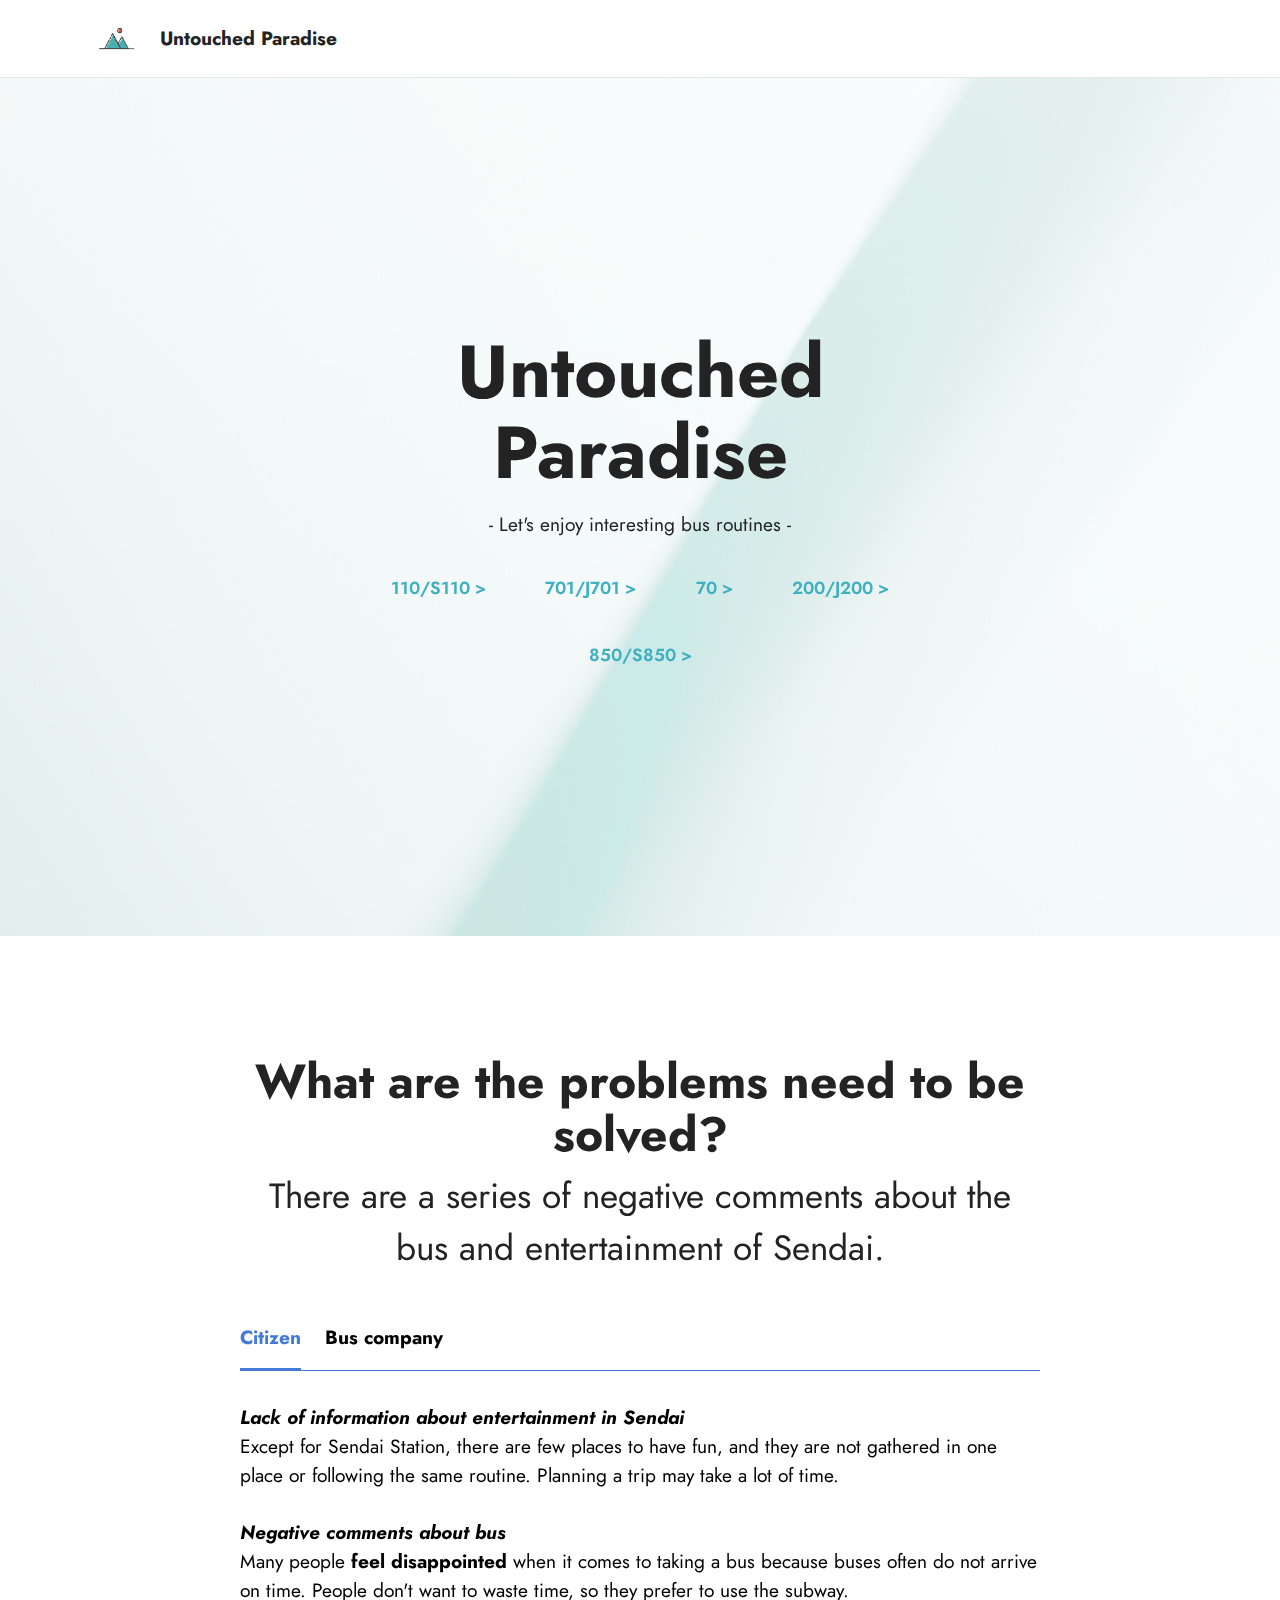
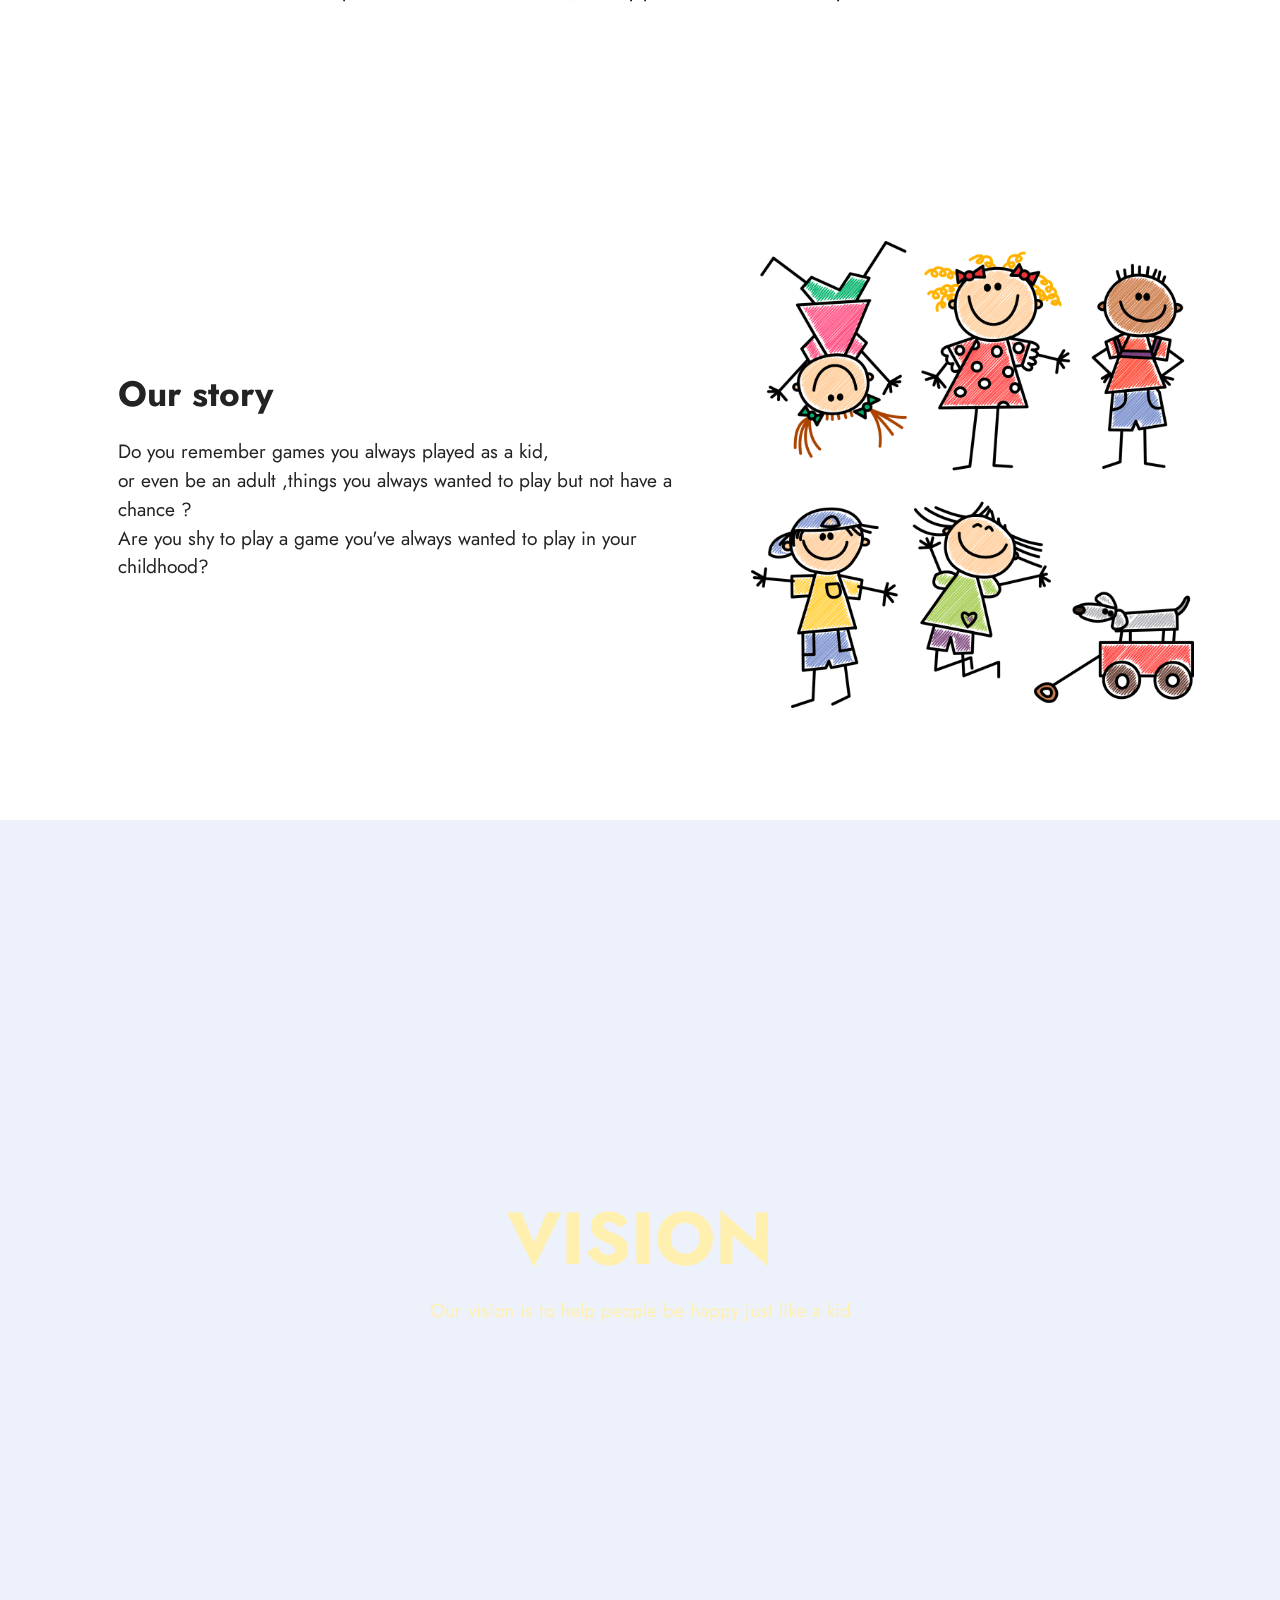
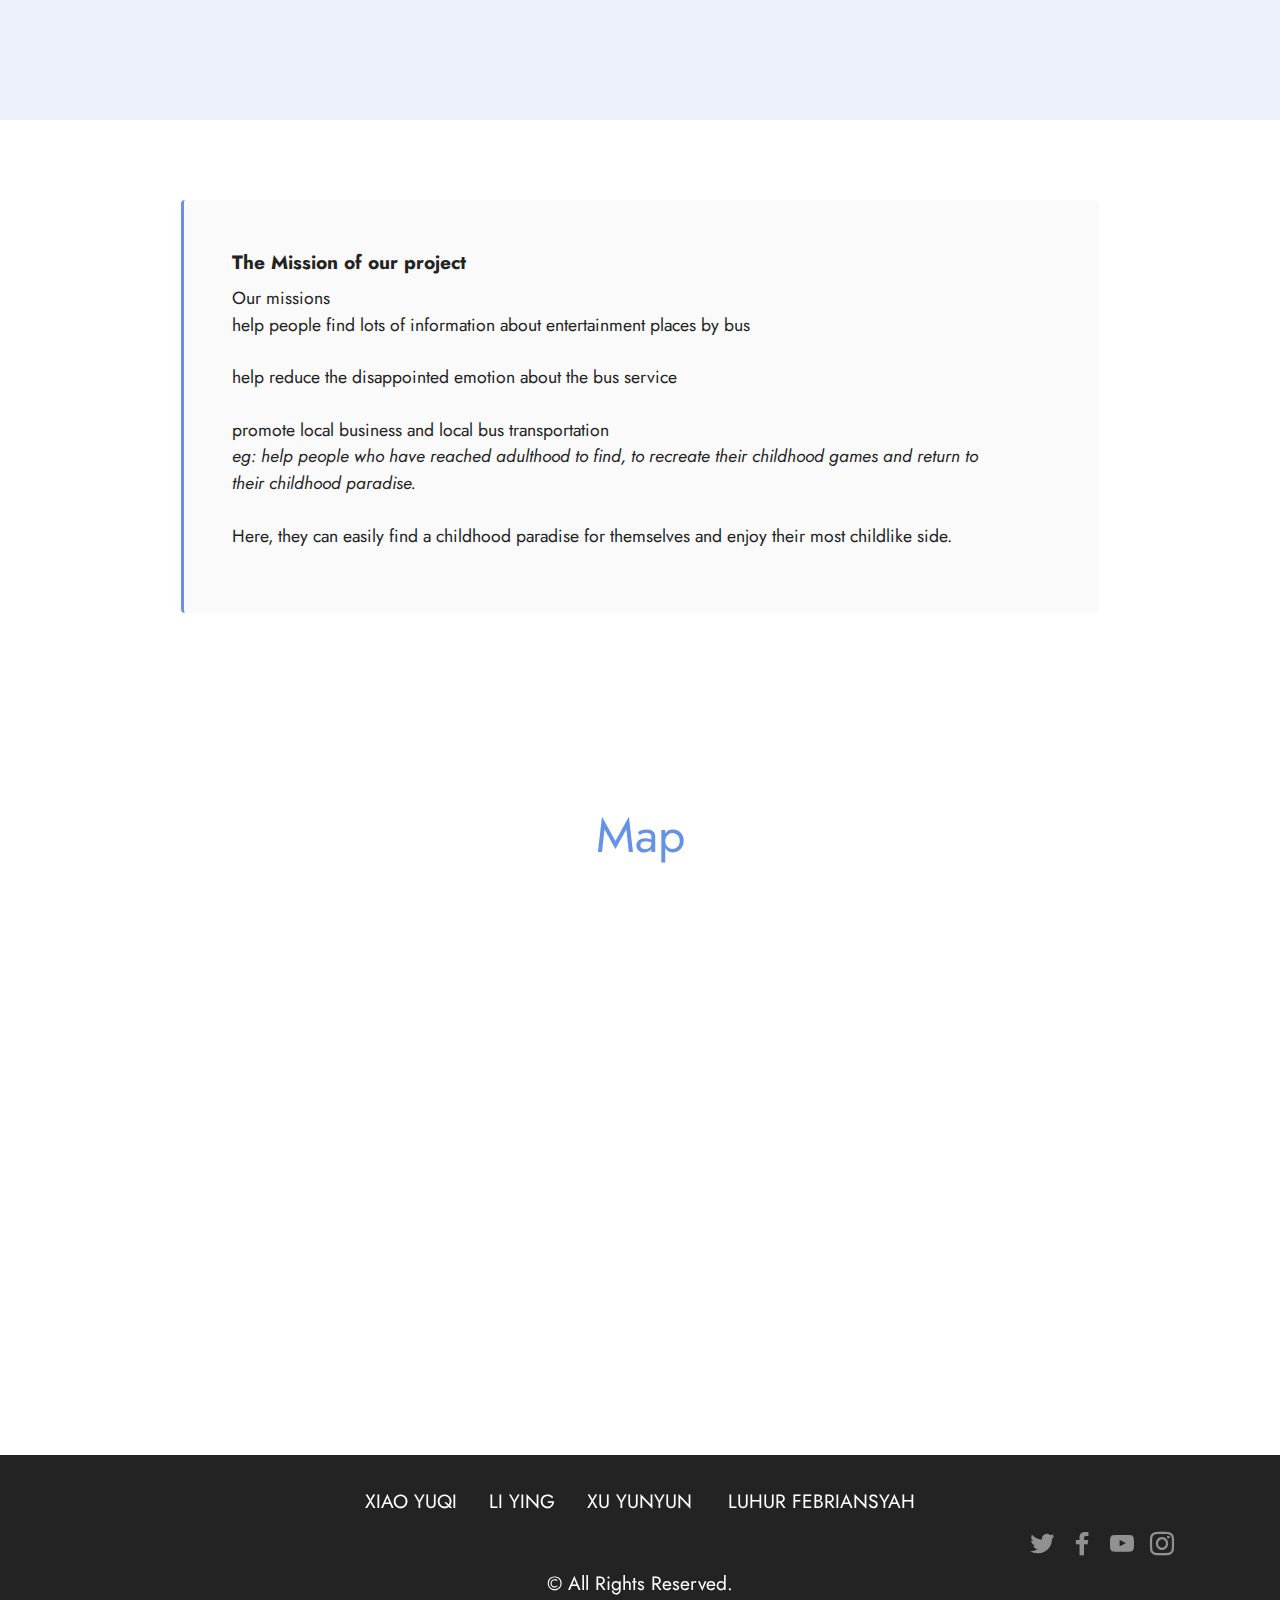
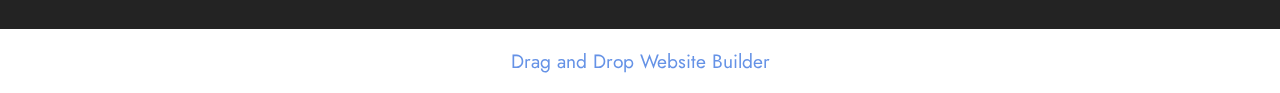
==== commit 2c02eaa4: "Add files via upload" ====
--- a/index.html
+++ b/index.html
@@ -75,7 +75,7 @@
                 <h1 class="mbr-section-title mbr-fonts-style mb-3 display-1"><strong>Untouched Paradise</strong></h1>
                 
                 <p class="mbr-text mbr-fonts-style display-7">- Let's enjoy interesting bus routines -</p>
-                <div class="mbr-section-btn mt-3"><a class="btn btn-success-outline display-4" href="https://google.com">110/S110 &gt;</a> <a class="btn btn-success-outline display-4" href="https://google.com">701/J701 &gt;</a> <a class="btn btn-success-outline display-4" href="70.html" target="_blank">70 &gt;</a> <a class="btn btn-success-outline display-4" href="200.html">200/J200 &gt;</a> <a class="btn btn-success-outline display-4" href="page2.html" target="_blank">850/S850 &gt;</a></div>
+                <div class="mbr-section-btn mt-3"><a class="btn btn-success-outline display-4" href="https://google.com">110/S110 &gt;</a> <a class="btn btn-success-outline display-4" href="https://google.com">701/J701 &gt;</a> <a class="btn btn-success-outline display-4" href="70.html" target="_blank">70 &gt;</a> <a class="btn btn-success-outline display-4" href="200.html">200/J200 &gt;</a> <a class="btn btn-success-outline display-4" href="850.html" target="_blank">850/S850 &gt;</a></div>
             </div>
         </div>
     </div>
@@ -257,7 +257,7 @@
             </div>
         </div>
     </div>
-</section><section class="display-7" style="padding: 0;align-items: center;justify-content: center;flex-wrap: wrap;    align-content: center;display: flex;position: relative;height: 4rem;"><a href="https://mobiri.se/2758555" style="flex: 1 1;height: 4rem;position: absolute;width: 100%;z-index: 1;"><img alt="" style="height: 4rem;" src="[data-uri]"></a><p style="margin: 0;text-align: center;" class="display-7">&#8204;</p><a style="z-index:1" href="https://mobirise.com/builder/ai-website-builder.html">AI Website Builder</a></section><script src="assets/bootstrap/js/bootstrap.bundle.min.js"></script>  <script src="assets/parallax/jarallax.js"></script>  <script src="assets/smoothscroll/smooth-scroll.js"></script>  <script src="assets/ytplayer/index.js"></script>  <script src="assets/mbr-tabs/mbr-tabs.js"></script>  <script src="assets/dropdown/js/navbar-dropdown.js"></script>  <script src="assets/theme/js/script.js"></script>  
+</section><section class="display-7" style="padding: 0;align-items: center;justify-content: center;flex-wrap: wrap;    align-content: center;display: flex;position: relative;height: 4rem;"><a href="https://mobiri.se/2758555" style="flex: 1 1;height: 4rem;position: absolute;width: 100%;z-index: 1;"><img alt="" style="height: 4rem;" src="[data-uri]"></a><p style="margin: 0;text-align: center;" class="display-7">&#8204;</p><a style="z-index:1" href="https://mobirise.com/drag-drop-website-builder.html">Drag and Drop Website Builder</a></section><script src="assets/bootstrap/js/bootstrap.bundle.min.js"></script>  <script src="assets/parallax/jarallax.js"></script>  <script src="assets/smoothscroll/smooth-scroll.js"></script>  <script src="assets/ytplayer/index.js"></script>  <script src="assets/mbr-tabs/mbr-tabs.js"></script>  <script src="assets/dropdown/js/navbar-dropdown.js"></script>  <script src="assets/theme/js/script.js"></script>  
   
   
 </body>
